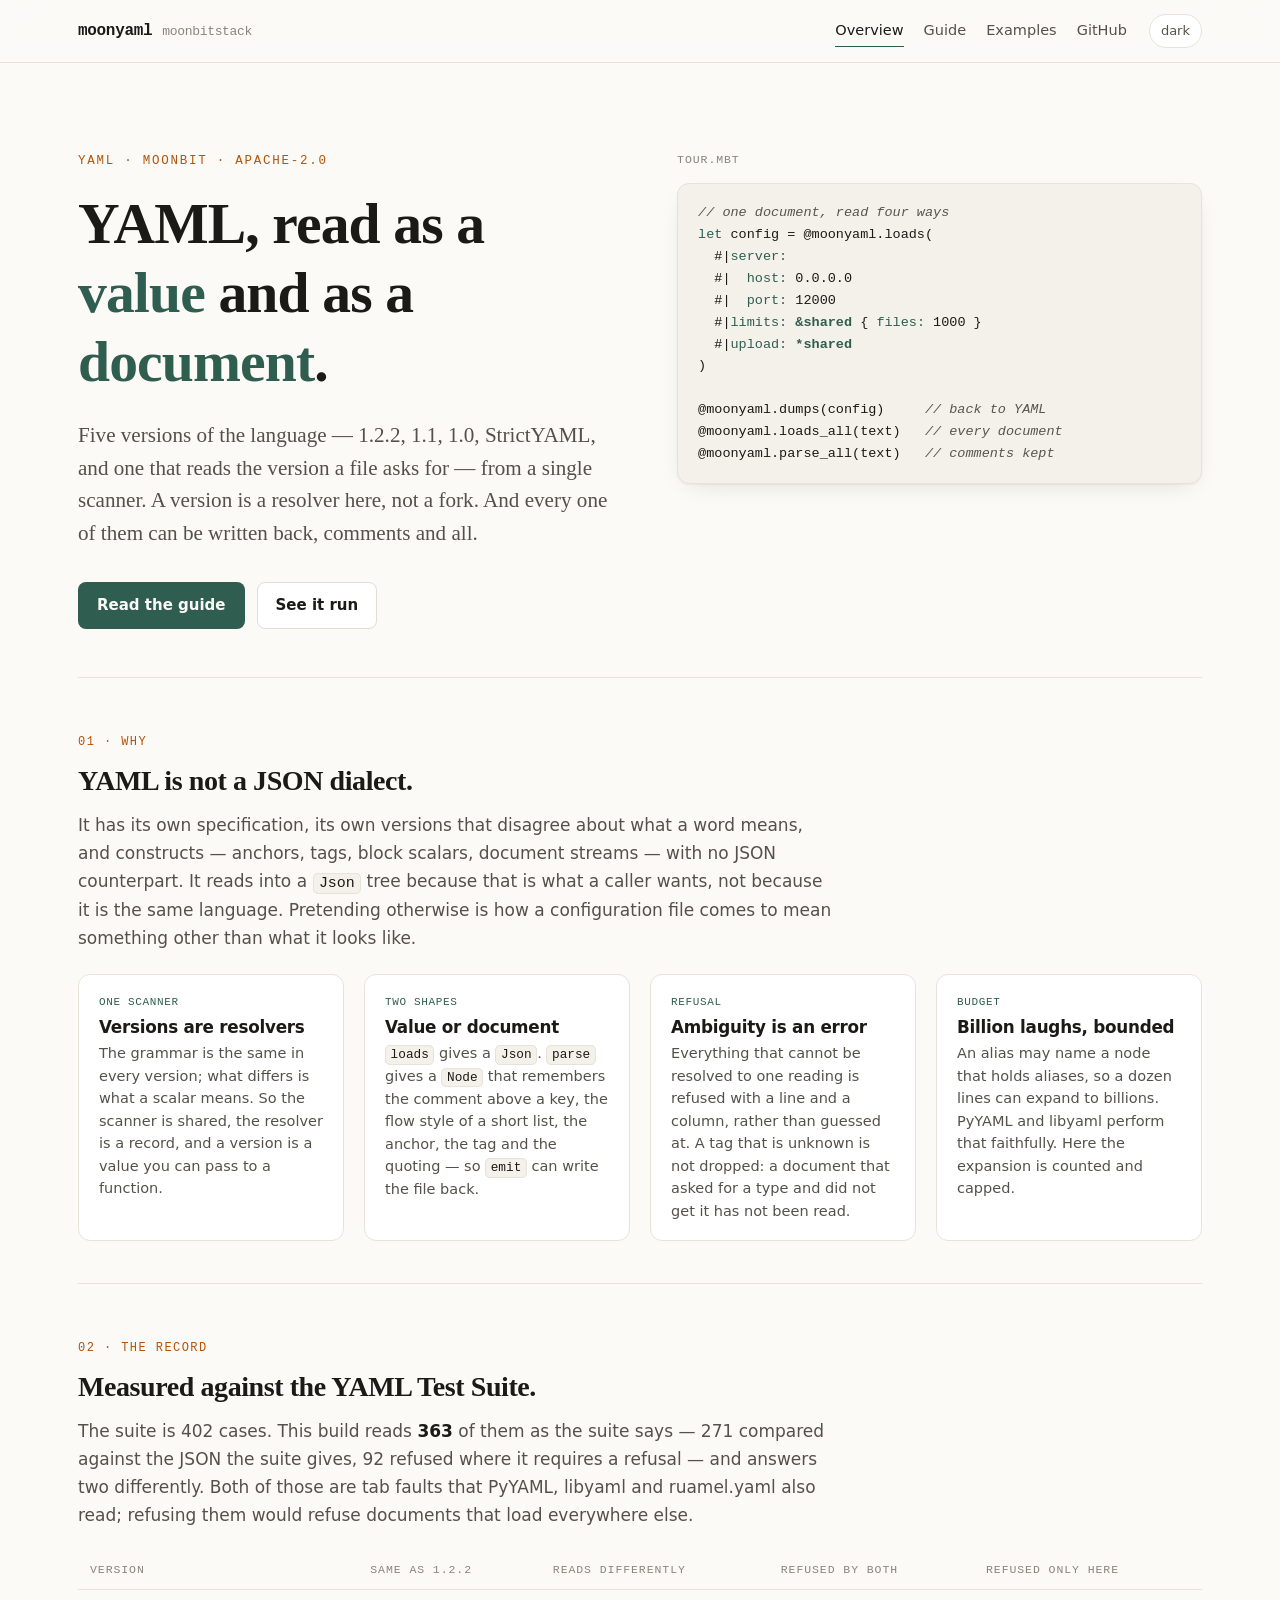
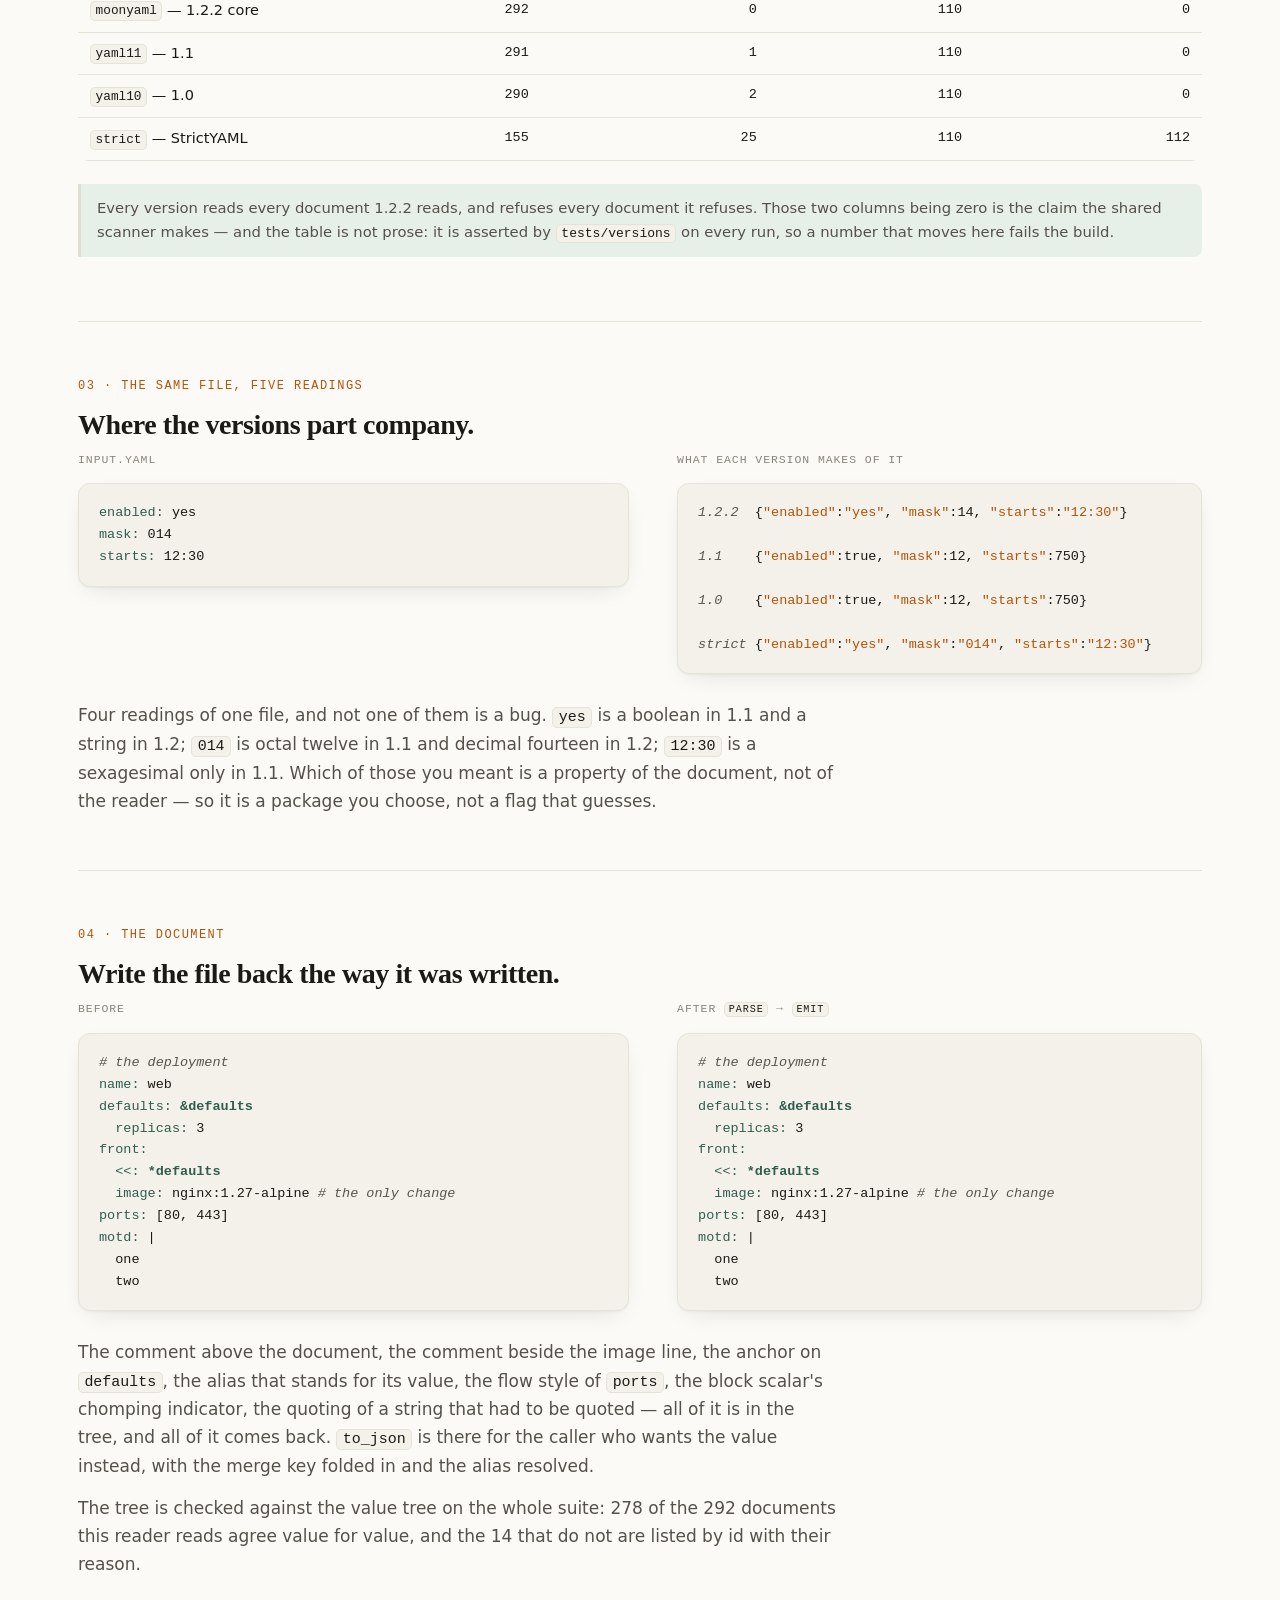
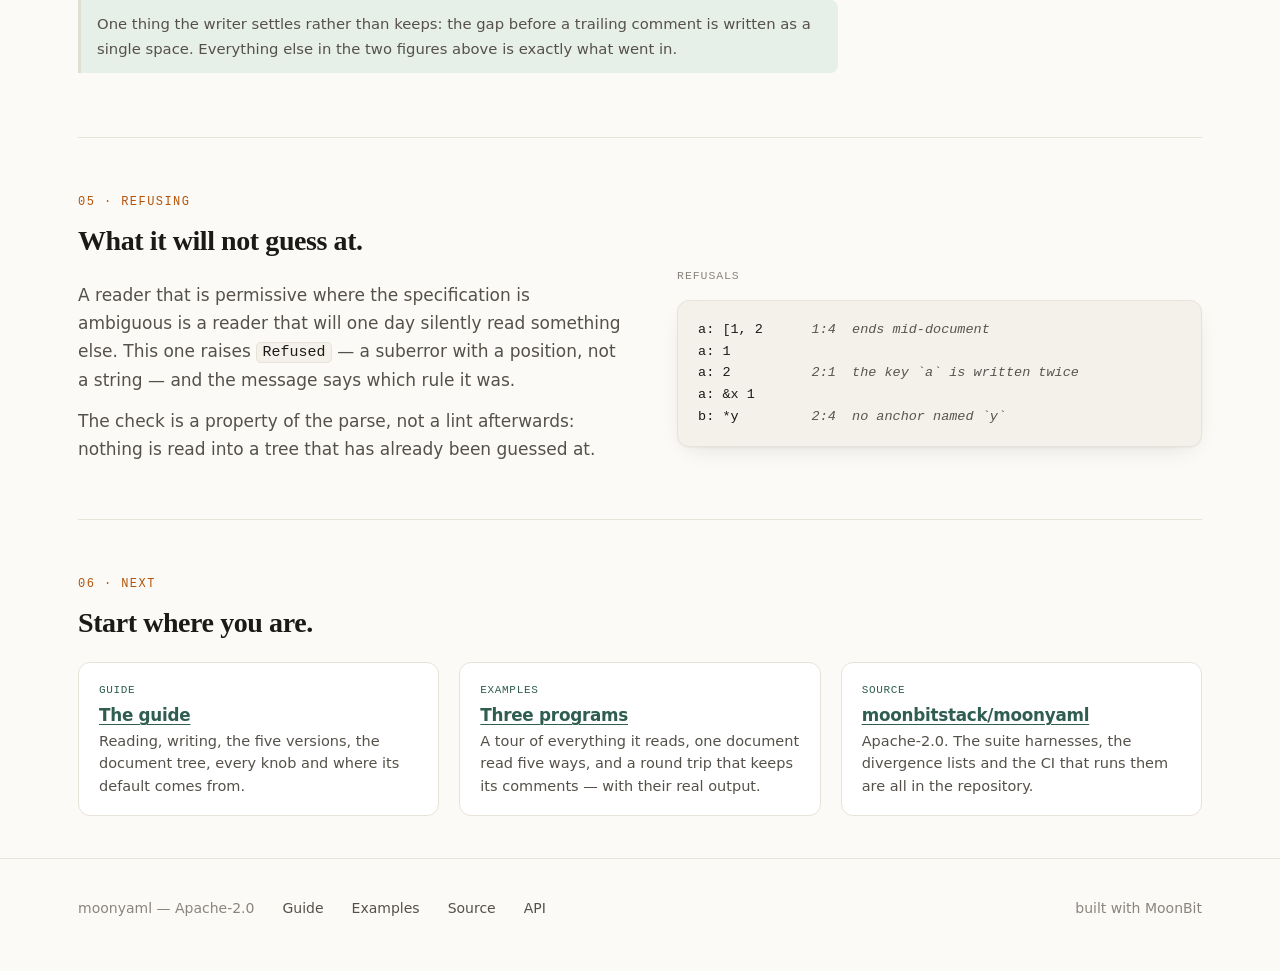
==== docs/index.html @ 94a230cd "chore(moonyaml): the site under docs, the scripts under scripts, 0.1.2. Signed-off-by: Leo Cheng (he" ====
<!DOCTYPE html>
<html lang="en-IE">
  <head>
    <meta charset="utf-8" />
    <meta name="viewport" content="width=device-width, initial-scale=1" />
    <title>moonyaml — YAML for MoonBit, in five versions and two shapes</title>
    <meta
      name="description"
      content="moonyaml reads and writes YAML 1.2.2, 1.1, 1.0 and StrictYAML in MoonBit, as a value or as a document that keeps its comments."
    />
    <link rel="stylesheet" href="style.css" />
    <link rel="icon" href="data:image/svg+xml,<svg xmlns='http://www.w3.org/2000/svg' viewBox='0 0 100 100'><text y='.9em' font-size='90'>⛰</text></svg>" />
    <script>
      // Set before the first paint, so the page never flashes the other theme.
      (function () {
        try {
          var t = localStorage.getItem("theme");
          if (t !== "dark" && t !== "light") {
            t = window.matchMedia("(prefers-color-scheme: dark)").matches ? "dark" : "light";
          }
          document.documentElement.setAttribute("data-theme", t);
        } catch (e) {}
      })();
    </script>
  </head>
  <body>
    <header class="top">
      <div class="shell">
        <a class="brand" href="index.html"><b>moonyaml</b><span>moonbitstack</span></a>
        <nav class="main">
          <a href="index.html" aria-current="page">Overview</a>
          <a href="docs.html">Guide</a>
          <a href="examples.html">Examples</a>
          <a href="https://github.com/moonbitstack/moonyaml">GitHub</a>
        </nav>
        <button class="theme" id="theme" type="button" aria-label="Switch theme">theme</button>
      </div>
    </header>

    <main class="shell">
      <section class="hero hero-split">
        <div>
          <p class="eyebrow">YAML · MoonBit · Apache-2.0</p>
          <h1>YAML, read as a <em>value</em> and as a <em>document</em>.</h1>
          <p class="lede">
            Five versions of the language — 1.2.2, 1.1, 1.0, StrictYAML, and one
            that reads the version a file asks for — from a single scanner. A
            version is a resolver here, not a fork. And every one of them can be
            written back, comments and all.
          </p>
          <div class="actions">
            <a class="button primary" href="docs.html">Read the guide</a>
            <a class="button ghost" href="examples.html">See it run</a>
          </div>
        </div>
        <figure class="figure">
          <figcaption>tour.mbt</figcaption>
          <button class="copy" type="button">copy</button>
          <pre><code><span class="c">// one document, read four ways</span>
<span class="k">let</span> config = @moonyaml.loads(
  #|<span class="k">server:</span>
  #|  <span class="k">host:</span> 0.0.0.0
  #|  <span class="k">port:</span> <span class="n">12000</span>
  #|<span class="k">limits:</span> <span class="a">&amp;shared</span> { <span class="k">files:</span> <span class="n">1000</span> }
  #|<span class="k">upload:</span> <span class="a">*shared</span>
)

@moonyaml.dumps(config)     <span class="c">// back to YAML</span>
@moonyaml.loads_all(text)   <span class="c">// every document</span>
@moonyaml.parse_all(text)   <span class="c">// comments kept</span></code></pre>
        </figure>
      </section>

      <section class="block">
        <p class="label">01 · why</p>
        <h2>YAML is not a JSON dialect.</h2>
        <div class="wrap">
          <p>
            It has its own specification, its own versions that disagree about
            what a word means, and constructs — anchors, tags, block scalars,
            document streams — with no JSON counterpart. It reads into a
            <code>Json</code> tree because that is what a caller wants, not
            because it is the same language. Pretending otherwise is how a
            configuration file comes to mean something other than what it looks
            like.
          </p>
        </div>
        <div class="cols">
          <div class="card">
            <span class="tag">one scanner</span>
            <h3>Versions are resolvers</h3>
            <p>
              The grammar is the same in every version; what differs is what a
              scalar means. So the scanner is shared, the resolver is a record,
              and a version is a value you can pass to a function.
            </p>
          </div>
          <div class="card">
            <span class="tag">two shapes</span>
            <h3>Value or document</h3>
            <p>
              <code>loads</code> gives a <code>Json</code>. <code>parse</code>
              gives a <code>Node</code> that remembers the comment above a key,
              the flow style of a short list, the anchor, the tag and the
              quoting — so <code>emit</code> can write the file back.
            </p>
          </div>
          <div class="card">
            <span class="tag">refusal</span>
            <h3>Ambiguity is an error</h3>
            <p>
              Everything that cannot be resolved to one reading is refused with a
              line and a column, rather than guessed at. A tag that is unknown is
              not dropped: a document that asked for a type and did not get it
              has not been read.
            </p>
          </div>
          <div class="card">
            <span class="tag">budget</span>
            <h3>Billion laughs, bounded</h3>
            <p>
              An alias may name a node that holds aliases, so a dozen lines can
              expand to billions. PyYAML and libyaml perform that faithfully.
              Here the expansion is counted and capped.
            </p>
          </div>
        </div>
      </section>

      <section class="block">
        <p class="label">02 · the record</p>
        <h2>Measured against the YAML Test Suite.</h2>
        <div class="wrap">
          <p>
            The suite is 402 cases. This build reads <strong>363</strong> of them
            as the suite says — 271 compared against the JSON the suite gives, 92
            refused where it requires a refusal — and answers two differently.
            Both of those are tab faults that PyYAML, libyaml and ruamel.yaml also
            read; refusing them would refuse documents that load everywhere else.
          </p>
        </div>
        <div class="table-wrap">
          <table>
          <thead>
            <tr>
              <th>Version</th>
              <th class="num">Same as 1.2.2</th>
              <th class="num">Reads differently</th>
              <th class="num">Refused by both</th>
              <th class="num">Refused only here</th>
            </tr>
          </thead>
          <tbody>
            <tr>
              <td><code>moonyaml</code> — 1.2.2 core</td>
              <td class="num">292</td>
              <td class="num">0</td>
              <td class="num">110</td>
              <td class="num">0</td>
            </tr>
            <tr>
              <td><code>yaml11</code> — 1.1</td>
              <td class="num">291</td>
              <td class="num">1</td>
              <td class="num">110</td>
              <td class="num">0</td>
            </tr>
            <tr>
              <td><code>yaml10</code> — 1.0</td>
              <td class="num">290</td>
              <td class="num">2</td>
              <td class="num">110</td>
              <td class="num">0</td>
            </tr>
            <tr>
              <td><code>strict</code> — StrictYAML</td>
              <td class="num">155</td>
              <td class="num">25</td>
              <td class="num">110</td>
              <td class="num">112</td>
            </tr>
          </tbody>
        </table>
        </div>
        <p class="quiet">
          Every version reads every document 1.2.2 reads, and refuses every
          document it refuses. Those two columns being zero is the claim the
          shared scanner makes — and the table is not prose: it is asserted by
          <code>tests/versions</code> on every run, so a number that moves here
          fails the build.
        </p>
      </section>

      <section class="block">
        <p class="label">03 · the same file, five readings</p>
        <h2>Where the versions part company.</h2>
        <div class="hero-split">
          <figure class="figure">
            <figcaption>input.yaml</figcaption>
            <button class="copy" type="button">copy</button>
            <pre><code><span class="k">enabled:</span> yes
<span class="k">mask:</span> 014
<span class="k">starts:</span> 12:30</code></pre>
          </figure>
          <figure class="figure">
            <figcaption>what each version makes of it</figcaption>
            <button class="copy" type="button">copy</button>
            <pre><code><span class="c">1.2.2</span>  {<span class="s">"enabled"</span>:<span class="s">"yes"</span>, <span class="s">"mask"</span>:<span class="n">14</span>, <span class="s">"starts"</span>:<span class="s">"12:30"</span>}

<span class="c">1.1</span>    {<span class="s">"enabled"</span>:<span class="n">true</span>, <span class="s">"mask"</span>:<span class="n">12</span>, <span class="s">"starts"</span>:<span class="n">750</span>}

<span class="c">1.0</span>    {<span class="s">"enabled"</span>:<span class="n">true</span>, <span class="s">"mask"</span>:<span class="n">12</span>, <span class="s">"starts"</span>:<span class="n">750</span>}

<span class="c">strict</span> {<span class="s">"enabled"</span>:<span class="s">"yes"</span>, <span class="s">"mask"</span>:<span class="s">"014"</span>, <span class="s">"starts"</span>:<span class="s">"12:30"</span>}</code></pre>
          </figure>
        </div>
        <div class="wrap">
          <p>
            Four readings of one file, and not one of them is a bug. <code>yes</code>
            is a boolean in 1.1 and a string in 1.2; <code>014</code> is octal
            twelve in 1.1 and decimal fourteen in 1.2; <code>12:30</code> is a
            sexagesimal only in 1.1. Which of those you meant is a property of the
            document, not of the reader — so it is a package you choose, not a
            flag that guesses.
          </p>
        </div>
      </section>

      <section class="block">
        <p class="label">04 · the document</p>
        <h2>Write the file back the way it was written.</h2>
        <div class="hero-split">
          <figure class="figure">
            <figcaption>before</figcaption>
            <button class="copy" type="button">copy</button>
            <pre><code><span class="c"># the deployment</span>
<span class="k">name:</span> web
<span class="k">defaults:</span> <span class="a">&amp;defaults</span>
  <span class="k">replicas:</span> <span class="n">3</span>
<span class="k">front:</span>
  <span class="k">&lt;&lt;:</span> <span class="a">*defaults</span>
  <span class="k">image:</span> nginx:1.27-alpine <span class="c"># the only change</span>
<span class="k">ports:</span> [<span class="n">80</span>, <span class="n">443</span>]
<span class="k">motd:</span> |
  one
  two</code></pre>
          </figure>
          <figure class="figure">
            <figcaption>after <code>parse</code> → <code>emit</code></figcaption>
            <button class="copy" type="button">copy</button>
            <pre><code><span class="c"># the deployment</span>
<span class="k">name:</span> web
<span class="k">defaults:</span> <span class="a">&amp;defaults</span>
  <span class="k">replicas:</span> <span class="n">3</span>
<span class="k">front:</span>
  <span class="k">&lt;&lt;:</span> <span class="a">*defaults</span>
  <span class="k">image:</span> nginx:1.27-alpine <span class="c"># the only change</span>
<span class="k">ports:</span> [<span class="n">80</span>, <span class="n">443</span>]
<span class="k">motd:</span> |
  one
  two</code></pre>
          </figure>
        </div>
        <div class="wrap">
          <p>
            The comment above the document, the comment beside the image line,
            the anchor on <code>defaults</code>, the alias that stands for its
            value, the flow style of <code>ports</code>, the block scalar's
            chomping indicator, the quoting of a string that had to be quoted —
            all of it is in the tree, and all of it comes back. <code>to_json</code>
            is there for the caller who wants the value instead, with the merge
            key folded in and the alias resolved.
          </p>
          <p>
            The tree is checked against the value tree on the whole suite: 278 of
            the 292 documents this reader reads agree value for value, and the 14
            that do not are listed by id with their reason.
          </p>
          <p class="quiet">
            One thing the writer settles rather than keeps: the gap before a
            trailing comment is written as a single space. Everything else in the
            two figures above is exactly what went in.
          </p>
        </div>
      </section>

      <section class="block">
        <p class="label">05 · refusing</p>
        <h2>What it will not guess at.</h2>
        <div class="hero-split">
          <div>
            <p>
              A reader that is permissive where the specification is ambiguous is
              a reader that will one day silently read something else. This one
              raises <code>Refused</code> — a suberror with a position, not a
              string — and the message says which rule it was.
            </p>
            <p>
              The check is a property of the parse, not a lint afterwards: nothing
              is read into a tree that has already been guessed at.
            </p>
          </div>
          <figure class="figure">
            <figcaption>refusals</figcaption>
            <button class="copy" type="button">copy</button>
            <pre><code>a: [1, 2      <span class="c">1:4  ends mid-document</span>
a: 1
a: 2          <span class="c">2:1  the key `a` is written twice</span>
a: &amp;x 1
b: *y         <span class="c">2:4  no anchor named `y`</span></code></pre>
          </figure>
        </div>
      </section>

      <section class="block">
        <p class="label">06 · next</p>
        <h2>Start where you are.</h2>
        <div class="cols">
          <div class="card">
            <span class="tag">guide</span>
            <h3><a href="docs.html">The guide</a></h3>
            <p>
              Reading, writing, the five versions, the document tree, every knob
              and where its default comes from.
            </p>
          </div>
          <div class="card">
            <span class="tag">examples</span>
            <h3><a href="examples.html">Three programs</a></h3>
            <p>
              A tour of everything it reads, one document read five ways, and a
              round trip that keeps its comments — with their real output.
            </p>
          </div>
          <div class="card">
            <span class="tag">source</span>
            <h3><a href="https://github.com/moonbitstack/moonyaml">moonbitstack/moonyaml</a></h3>
            <p>
              Apache-2.0. The suite harnesses, the divergence lists and the CI
              that runs them are all in the repository.
            </p>
          </div>
        </div>
      </section>
    </main>

    <footer class="bottom">
      <div class="shell">
        <span>moonyaml — Apache-2.0</span>
        <a href="docs.html">Guide</a>
        <a href="examples.html">Examples</a>
        <a href="https://github.com/moonbitstack/moonyaml">Source</a>
        <a href="https://mooncakes.io/docs/#/moonbitstack/moonyaml/">API</a>
        <span class="spacer">built with MoonBit</span>
      </div>
    </footer>

    <script src="main.js"></script>
  </body>
</html>
---- docs/style.css ----
/* moonyaml — the site's whole design.
 *
 * One accent, one rail, and a document that hangs off it: the page is laid out
 * the way a YAML document is, with a rule down the left and the content indented
 * past it. Light is paper and ink; dark is the same document at night.
 */

:root {
  --paper: #fbfaf7;
  --paper-raised: #ffffff;
  --ink: #1b1a17;
  --ink-soft: #55514a;
  --ink-faint: #8a857c;
  --rail: #e3ded3;
  --accent: #2f5d50;
  --accent-soft: #e7efe9;
  --mark: #b45309;
  --mark-soft: #fdf2e3;
  --code-bg: #f4f1ea;
  --rule: #e8e3d8;
  --shadow: 0 1px 2px rgba(27, 26, 23, 0.04), 0 8px 24px -12px rgba(27, 26, 23, 0.18);
  --serif: "Iowan Old Style", "Palatino Linotype", Palatino, Georgia, "Times New Roman", serif;
  --sans: system-ui, -apple-system, "Segoe UI", Roboto, "Helvetica Neue", Arial, sans-serif;
  --mono: "JetBrains Mono", "SF Mono", "Cascadia Mono", Menlo, Consolas, monospace;
}

@media (prefers-color-scheme: dark) {
  :root {
    --paper: #14161a;
    --paper-raised: #1a1d22;
    --ink: #e9e6df;
    --ink-soft: #b3aea4;
    --ink-faint: #7d786e;
    --rail: #2a2f36;
    --accent: #7ed3b2;
    --accent-soft: #1d2b28;
    --mark: #e8a35c;
    --mark-soft: #2b2419;
    --code-bg: #1c2026;
    --rule: #272c33;
    --shadow: 0 1px 2px rgba(0, 0, 0, 0.4), 0 12px 32px -16px rgba(0, 0, 0, 0.7);
  }
}

:root[data-theme="light"] {
  --paper: #fbfaf7;
  --paper-raised: #ffffff;
  --ink: #1b1a17;
  --ink-soft: #55514a;
  --ink-faint: #8a857c;
  --rail: #e3ded3;
  --accent: #2f5d50;
  --accent-soft: #e7efe9;
  --mark: #b45309;
  --mark-soft: #fdf2e3;
  --code-bg: #f4f1ea;
  --rule: #e8e3d8;
  --shadow: 0 1px 2px rgba(27, 26, 23, 0.04), 0 8px 24px -12px rgba(27, 26, 23, 0.18);
}

:root[data-theme="dark"] {
  --paper: #14161a;
  --paper-raised: #1a1d22;
  --ink: #e9e6df;
  --ink-soft: #b3aea4;
  --ink-faint: #7d786e;
  --rail: #2a2f36;
  --accent: #7ed3b2;
  --accent-soft: #1d2b28;
  --mark: #e8a35c;
  --mark-soft: #2b2419;
  --code-bg: #1c2026;
  --rule: #272c33;
  --shadow: 0 1px 2px rgba(0, 0, 0, 0.4), 0 12px 32px -16px rgba(0, 0, 0, 0.7);
}

* {
  box-sizing: border-box;
}

html {
  scroll-behavior: smooth;
}

body {
  margin: 0;
  background: var(--paper);
  color: var(--ink);
  font-family: var(--sans);
  font-size: 17px;
  line-height: 1.65;
  -webkit-font-smoothing: antialiased;
}

/* -- the rail ------------------------------------------------------------- */

.shell {
  display: grid;
  grid-template-columns: minmax(0, 1fr);
  max-width: 1180px;
  margin: 0 auto;
  padding: 0 28px;
}

.wrap {
  max-width: 760px;
}

a {
  color: var(--accent);
  text-decoration-thickness: 1px;
  text-underline-offset: 3px;
}

a:hover {
  color: var(--mark);
}

/* -- top bar -------------------------------------------------------------- */

header.top {
  position: sticky;
  top: 0;
  z-index: 20;
  background: color-mix(in srgb, var(--paper) 88%, transparent);
  backdrop-filter: blur(10px);
  border-bottom: 1px solid var(--rule);
}

header.top .shell {
  display: flex;
  align-items: center;
  gap: 22px;
  height: 62px;
}

.brand {
  display: flex;
  align-items: baseline;
  gap: 10px;
  font-family: var(--mono);
  font-size: 16px;
  letter-spacing: -0.02em;
  color: var(--ink);
  text-decoration: none;
  white-space: nowrap;
}

.brand b {
  font-weight: 650;
}

.brand span {
  color: var(--ink-faint);
  font-size: 13px;
}

nav.main {
  display: flex;
  gap: 20px;
  margin-left: auto;
  font-size: 14.5px;
}

nav.main a {
  color: var(--ink-soft);
  text-decoration: none;
  padding: 4px 0;
  border-bottom: 1.5px solid transparent;
}

nav.main a:hover,
nav.main a[aria-current="page"] {
  color: var(--ink);
  border-bottom-color: var(--accent);
}

button.theme {
  border: 1px solid var(--rule);
  background: var(--paper-raised);
  color: var(--ink-soft);
  font: inherit;
  font-size: 13px;
  padding: 5px 11px;
  border-radius: 999px;
  cursor: pointer;
}

button.theme:hover {
  color: var(--ink);
  border-color: var(--ink-faint);
}

/* -- type ----------------------------------------------------------------- */

h1,
h2,
h3,
h4 {
  font-family: var(--serif);
  font-weight: 600;
  letter-spacing: -0.015em;
  line-height: 1.2;
  margin: 0;
}

h1 {
  font-size: clamp(2.5rem, 5vw, 3.6rem);
}

h2 {
  font-size: 1.75rem;
  margin: 0 0 0.6rem;
}

h3 {
  font-size: 1.2rem;
  margin: 2.2rem 0 0.5rem;
}

p {
  margin: 0.85rem 0;
  color: var(--ink-soft);
}

p strong,
li strong {
  color: var(--ink);
  font-weight: 600;
}

ul,
ol {
  padding-left: 1.35rem;
  color: var(--ink-soft);
}

li {
  margin: 0.35rem 0;
}

li::marker {
  color: var(--ink-faint);
}

hr {
  border: 0;
  border-top: 1px solid var(--rule);
  margin: 3.2rem 0;
}

/* -- hero ----------------------------------------------------------------- */

.hero {
  padding: 5.5rem 0 3rem;
  position: relative;
}

.hero .eyebrow {
  font-family: var(--mono);
  font-size: 12.5px;
  letter-spacing: 0.14em;
  text-transform: uppercase;
  color: var(--mark);
  margin: 0 0 1.1rem;
}

.hero h1 {
  max-width: 15ch;
}

.hero h1 em {
  font-style: normal;
  color: var(--accent);
}

.hero .lede {
  font-family: var(--serif);
  font-size: 1.32rem;
  line-height: 1.55;
  color: var(--ink-soft);
  max-width: 58ch;
  margin-top: 1.4rem;
}

.hero-split {
  display: grid;
  grid-template-columns: minmax(0, 1.05fr) minmax(0, 1fr);
  gap: 3rem;
  align-items: start;
}

/* A code block and its output, one above the other: the output of a real run is
 * wider than half a page, and a clipped JSON line is the one line worth reading. */
.stack {
  display: grid;
  grid-template-columns: minmax(0, 1fr);
  gap: 1.8rem;
  align-items: start;
  margin: 1.6rem 0 0;
}

@media (max-width: 900px) {
  .hero-split {
    /* minmax(0, …) rather than 1fr: a grid item's automatic minimum is the width
     * of the longest line of code inside it, which would push the page sideways. */
    grid-template-columns: minmax(0, 1fr);
    gap: 2rem;
  }
}

.actions {
  display: flex;
  flex-wrap: wrap;
  gap: 12px;
  margin-top: 2rem;
}

.button {
  display: inline-flex;
  align-items: center;
  gap: 8px;
  padding: 10px 18px;
  border-radius: 8px;
  font-size: 15px;
  font-weight: 550;
  text-decoration: none;
  border: 1px solid transparent;
}

.button.primary {
  background: var(--accent);
  color: var(--paper);
}

:root[data-theme="dark"] .button.primary {
  color: #0d1412;
}

.button.ghost {
  border-color: var(--rail);
  color: var(--ink);
  background: var(--paper-raised);
}

.button:hover {
  transform: translateY(-1px);
}

/* -- code ----------------------------------------------------------------- */

pre,
code {
  font-family: var(--mono);
  font-size: 13.5px;
  font-variant-ligatures: none;
}

code {
  background: var(--code-bg);
  border: 1px solid var(--rule);
  border-radius: 5px;
  padding: 0.1em 0.36em;
  font-size: 0.88em;
  color: var(--ink);
}

pre {
  background: var(--code-bg);
  border: 1px solid var(--rule);
  border-radius: 12px;
  padding: 18px 20px;
  overflow-x: auto;
  max-width: 100%;
  line-height: 1.62;
  box-shadow: var(--shadow);
  tab-size: 2;
}

pre code {
  background: none;
  border: 0;
  padding: 0;
  font-size: inherit;
  color: var(--ink);
}

/* The output of a run, wrapped rather than scrolled: a JSON line is one line and
 * the part past the edge is usually the part worth reading. */
pre.wraps {
  white-space: pre-wrap;
  overflow-wrap: anywhere;
}

/* A code block in the hero, with the rail behind it. */
.figure {
  position: relative;
  margin: 0;
}

.figure figcaption {
  font-family: var(--mono);
  font-size: 11.5px;
  letter-spacing: 0.08em;
  text-transform: uppercase;
  color: var(--ink-faint);
  margin-bottom: 8px;
}

pre .k {
  color: var(--accent);
}

pre .s {
  color: var(--mark);
}

pre .c {
  /* Faint enough to sit behind the code, dark enough to read at 13px. */
  color: color-mix(in srgb, var(--ink-faint) 55%, var(--ink));
  font-style: italic;
}

pre .a {
  color: var(--accent);
  font-weight: 600;
}

pre .n {
  color: var(--ink);
}

.copy {
  position: absolute;
  top: 0;
  right: 0;
  border: 1px solid var(--rule);
  background: var(--paper-raised);
  color: var(--ink-faint);
  font: inherit;
  font-family: var(--sans);
  font-size: 11.5px;
  padding: 3px 9px;
  border-radius: 999px;
  cursor: pointer;
  opacity: 0;
  transition: opacity 0.15s;
}

.figure:hover .copy,
.copy:focus-visible {
  opacity: 1;
}

/* A finger has no hover, so the button is simply there. */
@media (hover: none) {
  .copy {
    opacity: 1;
  }
}

.copy.done {
  color: var(--accent);
  border-color: var(--accent);
}

/* -- sections ------------------------------------------------------------- */

section.block {
  padding: 2.6rem 0;
  border-top: 1px solid var(--rule);
}

section.block > .label {
  font-family: var(--mono);
  font-size: 12px;
  letter-spacing: 0.12em;
  text-transform: uppercase;
  color: var(--mark);
  margin-bottom: 0.7rem;
}

.cols {
  display: grid;
  grid-template-columns: repeat(auto-fit, minmax(240px, 1fr));
  gap: 20px;
  margin-top: 1.4rem;
}

.card {
  background: var(--paper-raised);
  border: 1px solid var(--rule);
  border-radius: 12px;
  padding: 18px 20px;
}

.card h3 {
  margin: 0 0 0.3rem;
  font-size: 1.05rem;
  font-family: var(--sans);
  font-weight: 620;
}

.card p {
  margin: 0;
  font-size: 14.5px;
  line-height: 1.55;
}

.card .tag {
  font-family: var(--mono);
  font-size: 11px;
  letter-spacing: 0.06em;
  text-transform: uppercase;
  color: var(--accent);
  display: block;
  margin-bottom: 6px;
}

/* -- tables --------------------------------------------------------------- */

table {
  width: 100%;
  border-collapse: collapse;
  margin: 1.4rem 0;
  font-size: 14.5px;
}

/* A five-column table of numbers does not fit a phone, and shrinking it to fit
 * makes it unreadable; it scrolls sideways instead, in its own box. */
.table-wrap {
  overflow-x: auto;
  margin: 1.4rem 0;
  border-radius: 10px;
}

.table-wrap table {
  margin: 0;
}

th,
td {
  text-align: left;
  padding: 9px 12px;
  border-bottom: 1px solid var(--rule);
  vertical-align: top;
}

th {
  font-family: var(--mono);
  font-size: 11.5px;
  letter-spacing: 0.08em;
  text-transform: uppercase;
  color: var(--ink-faint);
  font-weight: 500;
  white-space: nowrap;
}

td.num {
  text-align: right;
  font-family: var(--mono);
  font-size: 13.5px;
  font-variant-numeric: tabular-nums;
}

tbody tr:hover {
  background: color-mix(in srgb, var(--accent) 5%, transparent);
}

td code {
  white-space: nowrap;
}

/* -- docs layout ---------------------------------------------------------- */

.docs {
  display: grid;
  grid-template-columns: 210px minmax(0, 1fr);
  gap: 3.2rem;
  padding: 2.6rem 0 6rem;
  align-items: start;
}

@media (max-width: 860px) {
  .docs {
    grid-template-columns: minmax(0, 1fr);
    gap: 1.6rem;
  }
  aside.toc {
    position: static !important;
    border: 1px solid var(--rule);
    border-radius: 12px;
    padding: 14px 18px;
  }
}

/* Neither column may be widened by a table or a line of code that scrolls
 * inside it. */
.docs > * {
  min-width: 0;
}

aside.toc {
  position: sticky;
  top: 84px;
  border-left: 2px solid var(--rail);
  padding-left: 18px;
}

aside.toc h4 {
  font-family: var(--mono);
  font-size: 11px;
  letter-spacing: 0.12em;
  text-transform: uppercase;
  color: var(--ink-faint);
  font-weight: 500;
  margin-bottom: 10px;
}

aside.toc a {
  display: block;
  font-size: 14px;
  padding: 3px 0;
  color: var(--ink-soft);
  text-decoration: none;
}

aside.toc a:hover {
  color: var(--accent);
}

.doc h2 {
  margin-top: 3rem;
  padding-top: 1.4rem;
  border-top: 1px solid var(--rule);
}

/* Prose stops at a readable measure; a table may use the whole column. */
.doc > p,
.doc > ul,
.doc > ol,
.doc > pre,
.doc > .note,
.doc > .quiet {
  max-width: 820px;
}

.doc h2:first-child {
  margin-top: 0;
  border-top: 0;
  padding-top: 0;
}

/* -- notes ---------------------------------------------------------------- */

.note {
  border-left: 3px solid var(--mark);
  background: var(--mark-soft);
  border-radius: 0 8px 8px 0;
  padding: 12px 16px;
  margin: 1.4rem 0;
  font-size: 14.8px;
}

.note b {
  color: var(--ink);
}

.note p {
  margin: 0.3rem 0;
}

.quiet {
  border-left: 3px solid var(--rail);
  background: var(--accent-soft);
  border-radius: 0 8px 8px 0;
  padding: 12px 16px;
  margin: 1.4rem 0;
  font-size: 14.8px;
}

/* -- footer --------------------------------------------------------------- */

footer.bottom {
  border-top: 1px solid var(--rule);
  padding: 2.4rem 0 3.4rem;
  font-size: 14px;
  color: var(--ink-faint);
}

footer.bottom .shell {
  display: flex;
  flex-wrap: wrap;
  gap: 16px 28px;
  align-items: baseline;
}

footer.bottom a {
  color: var(--ink-soft);
  text-decoration: none;
}

footer.bottom a:hover {
  color: var(--accent);
}

footer.bottom .spacer {
  margin-left: auto;
}

/* -- small screens -------------------------------------------------------- */

@media (max-width: 620px) {
  body {
    font-size: 16px;
  }
  .shell {
    padding: 0 18px;
  }
  /* Two rows rather than a page that scrolls sideways: the mark and the theme
   * button, then the links. */
  header.top .shell {
    height: auto;
    padding-top: 10px;
    padding-bottom: 10px;
    flex-wrap: wrap;
    gap: 6px 16px;
  }
  nav.main {
    order: 3;
    width: 100%;
    margin-left: 0;
    gap: 16px;
    font-size: 13.5px;
  }
  button.theme {
    order: 2;
    margin-left: auto;
  }
  .brand span {
    display: none;
  }
  pre {
    font-size: 12.5px;
    padding: 14px;
  }
}
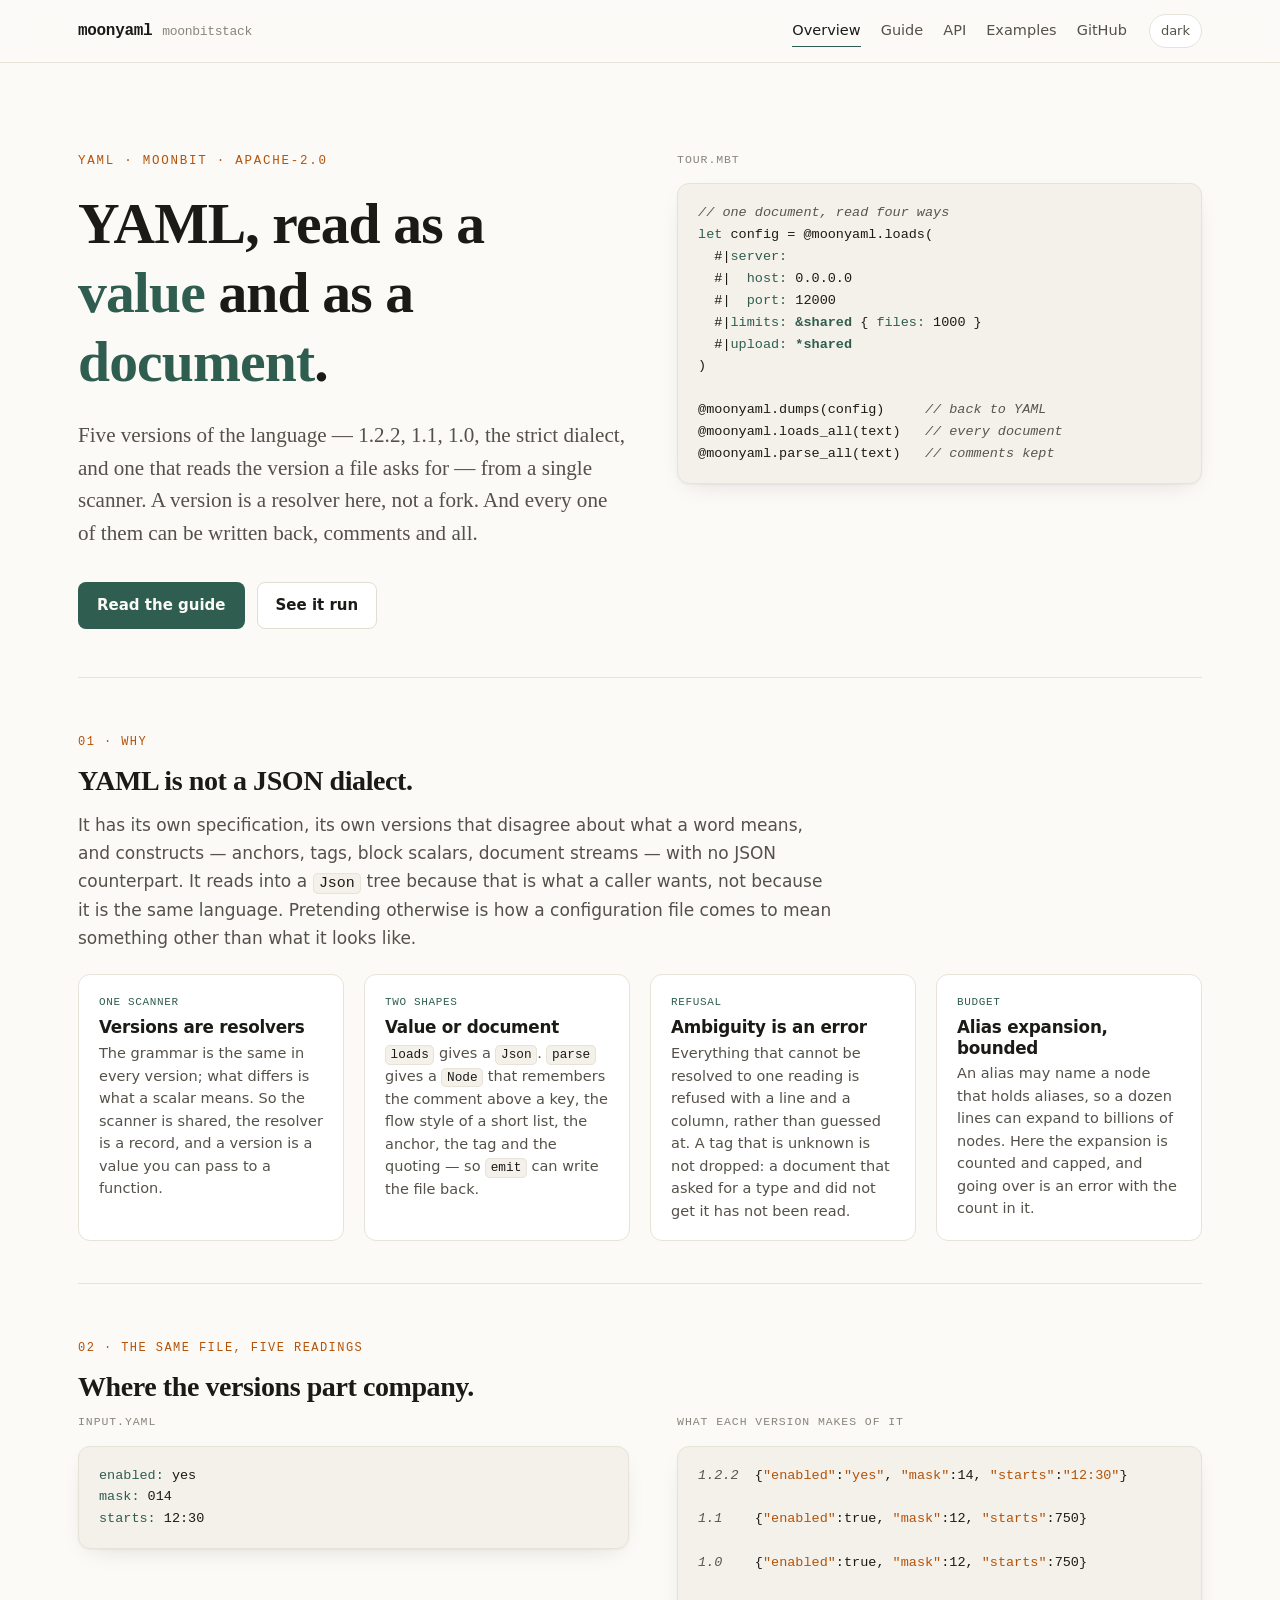
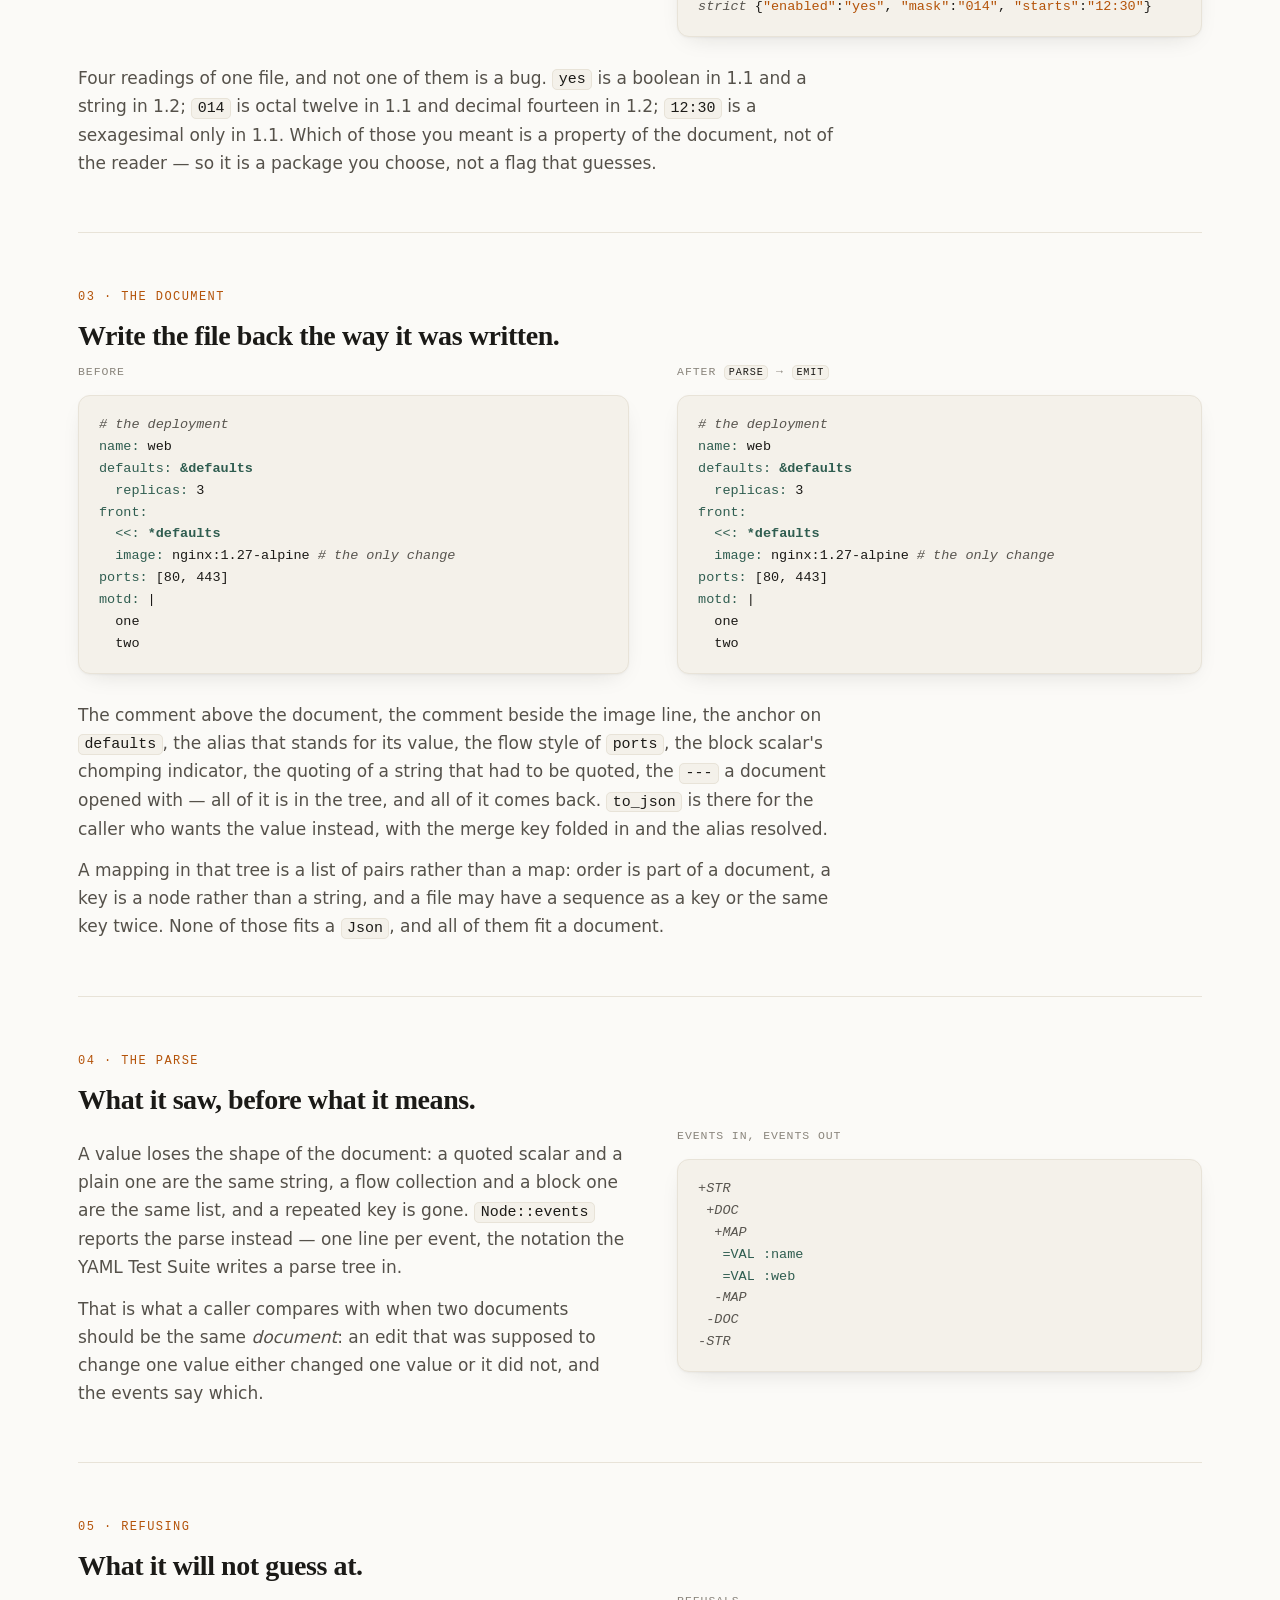
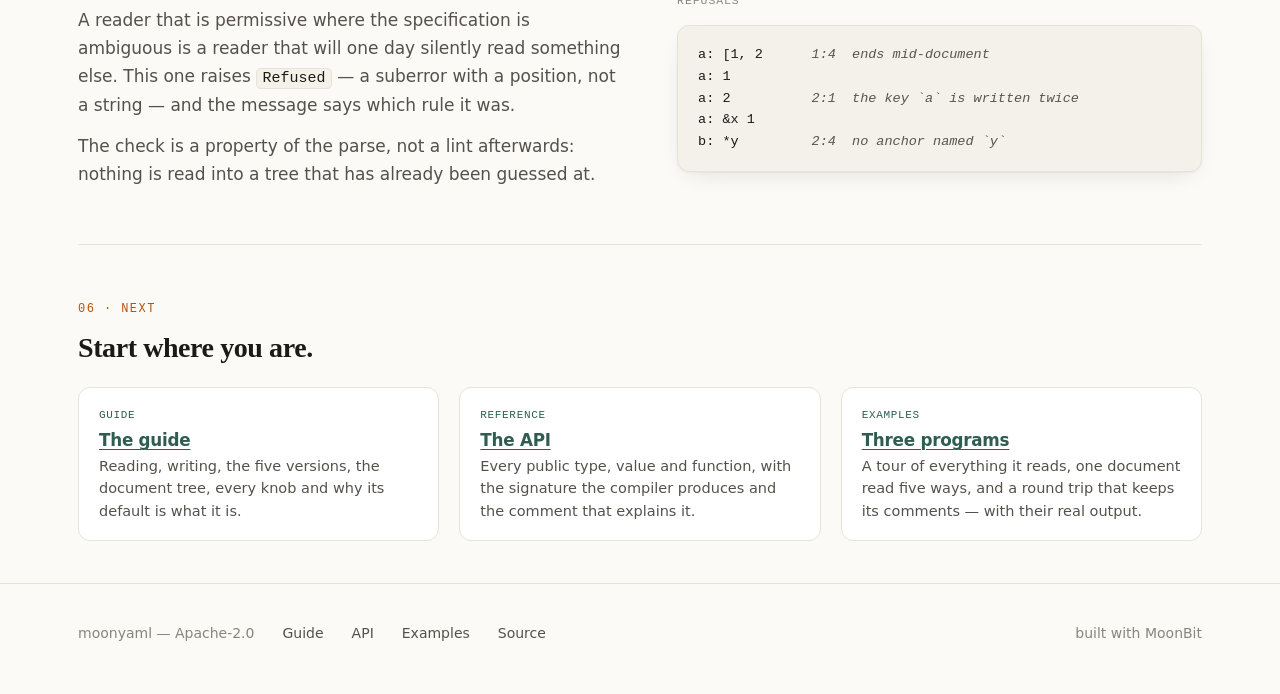
==== commit 7d09da13: "docs(moonyaml): say what this library does, and generate the reference. The README and the site talk" ====
--- a/docs/index.html
+++ b/docs/index.html
@@ -6,7 +6,7 @@
     <title>moonyaml — YAML for MoonBit, in five versions and two shapes</title>
     <meta
       name="description"
-      content="moonyaml reads and writes YAML 1.2.2, 1.1, 1.0 and StrictYAML in MoonBit, as a value or as a document that keeps its comments."
+      content="moonyaml reads and writes YAML 1.2.2, 1.1, 1.0 and the strict dialect in MoonBit, as a value or as a document that keeps its comments."
     />
     <link rel="stylesheet" href="style.css" />
     <link rel="icon" href="data:image/svg+xml,<svg xmlns='http://www.w3.org/2000/svg' viewBox='0 0 100 100'><text y='.9em' font-size='90'>⛰</text></svg>" />
@@ -30,6 +30,7 @@
         <nav class="main">
           <a href="index.html" aria-current="page">Overview</a>
           <a href="docs.html">Guide</a>
+          <a href="api.html">API</a>
           <a href="examples.html">Examples</a>
           <a href="https://github.com/moonbitstack/moonyaml">GitHub</a>
         </nav>
@@ -43,9 +44,9 @@
           <p class="eyebrow">YAML · MoonBit · Apache-2.0</p>
           <h1>YAML, read as a <em>value</em> and as a <em>document</em>.</h1>
           <p class="lede">
-            Five versions of the language — 1.2.2, 1.1, 1.0, StrictYAML, and one
-            that reads the version a file asks for — from a single scanner. A
-            version is a resolver here, not a fork. And every one of them can be
+            Five versions of the language — 1.2.2, 1.1, 1.0, the strict dialect,
+            and one that reads the version a file asks for — from a single scanner.
+            A version is a resolver here, not a fork. And every one of them can be
             written back, comments and all.
           </p>
           <div class="actions">
@@ -117,82 +118,18 @@
           </div>
           <div class="card">
             <span class="tag">budget</span>
-            <h3>Billion laughs, bounded</h3>
+            <h3>Alias expansion, bounded</h3>
             <p>
               An alias may name a node that holds aliases, so a dozen lines can
-              expand to billions. PyYAML and libyaml perform that faithfully.
-              Here the expansion is counted and capped.
-            </p>
-          </div>
-        </div>
-      </section>
-
-      <section class="block">
-        <p class="label">02 · the record</p>
-        <h2>Measured against the YAML Test Suite.</h2>
-        <div class="wrap">
-          <p>
-            The suite is 402 cases. This build reads <strong>363</strong> of them
-            as the suite says — 271 compared against the JSON the suite gives, 92
-            refused where it requires a refusal — and answers two differently.
-            Both of those are tab faults that PyYAML, libyaml and ruamel.yaml also
-            read; refusing them would refuse documents that load everywhere else.
-          </p>
-        </div>
-        <div class="table-wrap">
-          <table>
-          <thead>
-            <tr>
-              <th>Version</th>
-              <th class="num">Same as 1.2.2</th>
-              <th class="num">Reads differently</th>
-              <th class="num">Refused by both</th>
-              <th class="num">Refused only here</th>
-            </tr>
-          </thead>
-          <tbody>
-            <tr>
-              <td><code>moonyaml</code> — 1.2.2 core</td>
-              <td class="num">292</td>
-              <td class="num">0</td>
-              <td class="num">110</td>
-              <td class="num">0</td>
-            </tr>
-            <tr>
-              <td><code>yaml11</code> — 1.1</td>
-              <td class="num">291</td>
-              <td class="num">1</td>
-              <td class="num">110</td>
-              <td class="num">0</td>
-            </tr>
-            <tr>
-              <td><code>yaml10</code> — 1.0</td>
-              <td class="num">290</td>
-              <td class="num">2</td>
-              <td class="num">110</td>
-              <td class="num">0</td>
-            </tr>
-            <tr>
-              <td><code>strict</code> — StrictYAML</td>
-              <td class="num">155</td>
-              <td class="num">25</td>
-              <td class="num">110</td>
-              <td class="num">112</td>
-            </tr>
-          </tbody>
-        </table>
-        </div>
-        <p class="quiet">
-          Every version reads every document 1.2.2 reads, and refuses every
-          document it refuses. Those two columns being zero is the claim the
-          shared scanner makes — and the table is not prose: it is asserted by
-          <code>tests/versions</code> on every run, so a number that moves here
-          fails the build.
-        </p>
-      </section>
-
-      <section class="block">
-        <p class="label">03 · the same file, five readings</p>
+              expand to billions of nodes. Here the expansion is counted and
+              capped, and going over is an error with the count in it.
+            </p>
+          </div>
+        </div>
+      </section>
+
+      <section class="block">
+        <p class="label">02 · the same file, five readings</p>
         <h2>Where the versions part company.</h2>
         <div class="hero-split">
           <figure class="figure">
@@ -227,7 +164,7 @@
       </section>
 
       <section class="block">
-        <p class="label">04 · the document</p>
+        <p class="label">03 · the document</p>
         <h2>Write the file back the way it was written.</h2>
         <div class="hero-split">
           <figure class="figure">
@@ -266,21 +203,51 @@
             The comment above the document, the comment beside the image line,
             the anchor on <code>defaults</code>, the alias that stands for its
             value, the flow style of <code>ports</code>, the block scalar's
-            chomping indicator, the quoting of a string that had to be quoted —
-            all of it is in the tree, and all of it comes back. <code>to_json</code>
-            is there for the caller who wants the value instead, with the merge
-            key folded in and the alias resolved.
+            chomping indicator, the quoting of a string that had to be quoted,
+            the <code>---</code> a document opened with — all of it is in the
+            tree, and all of it comes back. <code>to_json</code> is there for the
+            caller who wants the value instead, with the merge key folded in and
+            the alias resolved.
           </p>
           <p>
-            The tree is checked against the value tree on the whole suite: 278 of
-            the 292 documents this reader reads agree value for value, and the 14
-            that do not are listed by id with their reason.
-          </p>
-          <p class="quiet">
-            One thing the writer settles rather than keeps: the gap before a
-            trailing comment is written as a single space. Everything else in the
-            two figures above is exactly what went in.
-          </p>
+            A mapping in that tree is a list of pairs rather than a map: order is
+            part of a document, a key is a node rather than a string, and a file
+            may have a sequence as a key or the same key twice. None of those
+            fits a <code>Json</code>, and all of them fit a document.
+          </p>
+        </div>
+      </section>
+
+      <section class="block">
+        <p class="label">04 · the parse</p>
+        <h2>What it saw, before what it means.</h2>
+        <div class="hero-split">
+          <div>
+            <p>
+              A value loses the shape of the document: a quoted scalar and a plain
+              one are the same string, a flow collection and a block one are the
+              same list, and a repeated key is gone. <code>Node::events</code>
+              reports the parse instead — one line per event, the notation the
+              YAML Test Suite writes a parse tree in.
+            </p>
+            <p>
+              That is what a caller compares with when two documents should be the
+              same <em>document</em>: an edit that was supposed to change one value
+              either changed one value or it did not, and the events say which.
+            </p>
+          </div>
+          <figure class="figure">
+            <figcaption>events in, events out</figcaption>
+            <button class="copy" type="button">copy</button>
+            <pre><code><span class="c">+STR</span>
+<span class="c"> +DOC</span>
+<span class="c">  +MAP</span>
+<span class="k">   =VAL :name</span>
+<span class="k">   =VAL :web</span>
+<span class="c">  -MAP</span>
+<span class="c"> -DOC</span>
+<span class="c">-STR</span></code></pre>
+          </figure>
         </div>
       </section>
 
@@ -321,7 +288,15 @@
             <h3><a href="docs.html">The guide</a></h3>
             <p>
               Reading, writing, the five versions, the document tree, every knob
-              and where its default comes from.
+              and why its default is what it is.
+            </p>
+          </div>
+          <div class="card">
+            <span class="tag">reference</span>
+            <h3><a href="api.html">The API</a></h3>
+            <p>
+              Every public type, value and function, with the signature the
+              compiler produces and the comment that explains it.
             </p>
           </div>
           <div class="card">
@@ -330,14 +305,6 @@
             <p>
               A tour of everything it reads, one document read five ways, and a
               round trip that keeps its comments — with their real output.
-            </p>
-          </div>
-          <div class="card">
-            <span class="tag">source</span>
-            <h3><a href="https://github.com/moonbitstack/moonyaml">moonbitstack/moonyaml</a></h3>
-            <p>
-              Apache-2.0. The suite harnesses, the divergence lists and the CI
-              that runs them are all in the repository.
             </p>
           </div>
         </div>
@@ -348,9 +315,9 @@
       <div class="shell">
         <span>moonyaml — Apache-2.0</span>
         <a href="docs.html">Guide</a>
+        <a href="api.html">API</a>
         <a href="examples.html">Examples</a>
         <a href="https://github.com/moonbitstack/moonyaml">Source</a>
-        <a href="https://mooncakes.io/docs/#/moonbitstack/moonyaml/">API</a>
         <span class="spacer">built with MoonBit</span>
       </div>
     </footer>
--- a/docs/style.css
+++ b/docs/style.css
@@ -82,6 +82,45 @@
   scroll-behavior: smooth;
 }
 
+html,
+button,
+input,
+textarea,
+select {
+  /* A reader should see the characters to type, not the ligature a font chose:
+   * form controls do not inherit this, so they are listed too. */
+  font-variant-ligatures: no-contextual;
+}
+
+/* The bar is part of the page: thin, in the rail's colour, no arrows. Chrome
+ * ignores ::-webkit-scrollbar once scrollbar-color is set, so the standard
+ * properties are given only to the browsers that have no such pseudo-element. */
+@supports not selector(::-webkit-scrollbar) {
+  :root {
+    scrollbar-width: thin;
+    scrollbar-color: var(--rail) transparent;
+  }
+}
+
+::-webkit-scrollbar {
+  width: 10px;
+  height: 10px;
+}
+
+::-webkit-scrollbar-track {
+  background: transparent;
+}
+
+::-webkit-scrollbar-thumb {
+  background: var(--rail);
+  border: 2px solid var(--paper);
+  border-radius: 999px;
+}
+
+::-webkit-scrollbar-thumb:hover {
+  background: var(--ink-faint);
+}
+
 body {
   margin: 0;
   background: var(--paper);
@@ -581,7 +620,7 @@
   align-items: start;
 }
 
-@media (max-width: 860px) {
+@media (width <= 860px) {
   .docs {
     grid-template-columns: minmax(0, 1fr);
     gap: 1.6rem;
@@ -710,7 +749,7 @@
 
 /* -- small screens -------------------------------------------------------- */
 
-@media (max-width: 620px) {
+@media (width <= 620px) {
   body {
     font-size: 16px;
   }
@@ -745,3 +784,106 @@
     padding: 14px;
   }
 }
+
+/* -- the API reference ----------------------------------------------------
+ *
+ * The page is a list of signatures with what they mean, one item per public
+ * name. A signature is code and never wraps: it scrolls inside its own box, the
+ * same way the guide's examples do.
+ */
+
+.api h2 {
+  font-family: var(--mono);
+  font-size: 1.15rem;
+  letter-spacing: 0.01em;
+}
+
+.api h3 {
+  font-family: var(--mono);
+  font-size: 11px;
+  letter-spacing: 0.14em;
+  text-transform: uppercase;
+  color: var(--ink-faint);
+  font-weight: 500;
+  margin: 2.2rem 0 0.6rem;
+}
+
+.api .blurb {
+  color: var(--ink-soft);
+  max-width: 760px;
+}
+
+.api .item {
+  border-left: 2px solid var(--rail);
+  padding: 2px 0 2px 18px;
+  margin: 1.1rem 0 1.6rem;
+}
+
+.api .item:target {
+  border-left-color: var(--mark);
+}
+
+.api pre.sig {
+  background: none;
+  border: 0;
+  box-shadow: none;
+  padding: 0;
+  margin: 0 0 0.5rem;
+  font-size: 13px;
+  overflow-x: auto;
+}
+
+.api pre.sig code {
+  background: none;
+  border: 0;
+  padding: 0;
+  color: var(--accent);
+  white-space: pre;
+}
+
+.api .prose p {
+  margin: 0.4rem 0;
+  font-size: 15.5px;
+  max-width: 760px;
+}
+
+.api .prose ul {
+  margin: 0.4rem 0;
+  padding-left: 1.2rem;
+  font-size: 15.5px;
+}
+
+.api .prose pre {
+  margin: 0.6rem 0;
+  font-size: 12.5px;
+}
+
+.api .field {
+  border-top: 1px dashed var(--rule);
+  padding-top: 0.5rem;
+  margin-top: 0.7rem;
+}
+
+.api .field:first-of-type {
+  border-top: 0;
+}
+
+.api .field .name {
+  background: none;
+  border: 0;
+  padding: 0;
+  font-size: 12.5px;
+  color: var(--ink);
+}
+
+.api .field .prose p {
+  font-size: 14.5px;
+  color: var(--ink-soft);
+  margin: 0.15rem 0 0;
+}
+
+aside.toc a {
+  overflow: hidden;
+  text-overflow: ellipsis;
+  white-space: nowrap;
+}
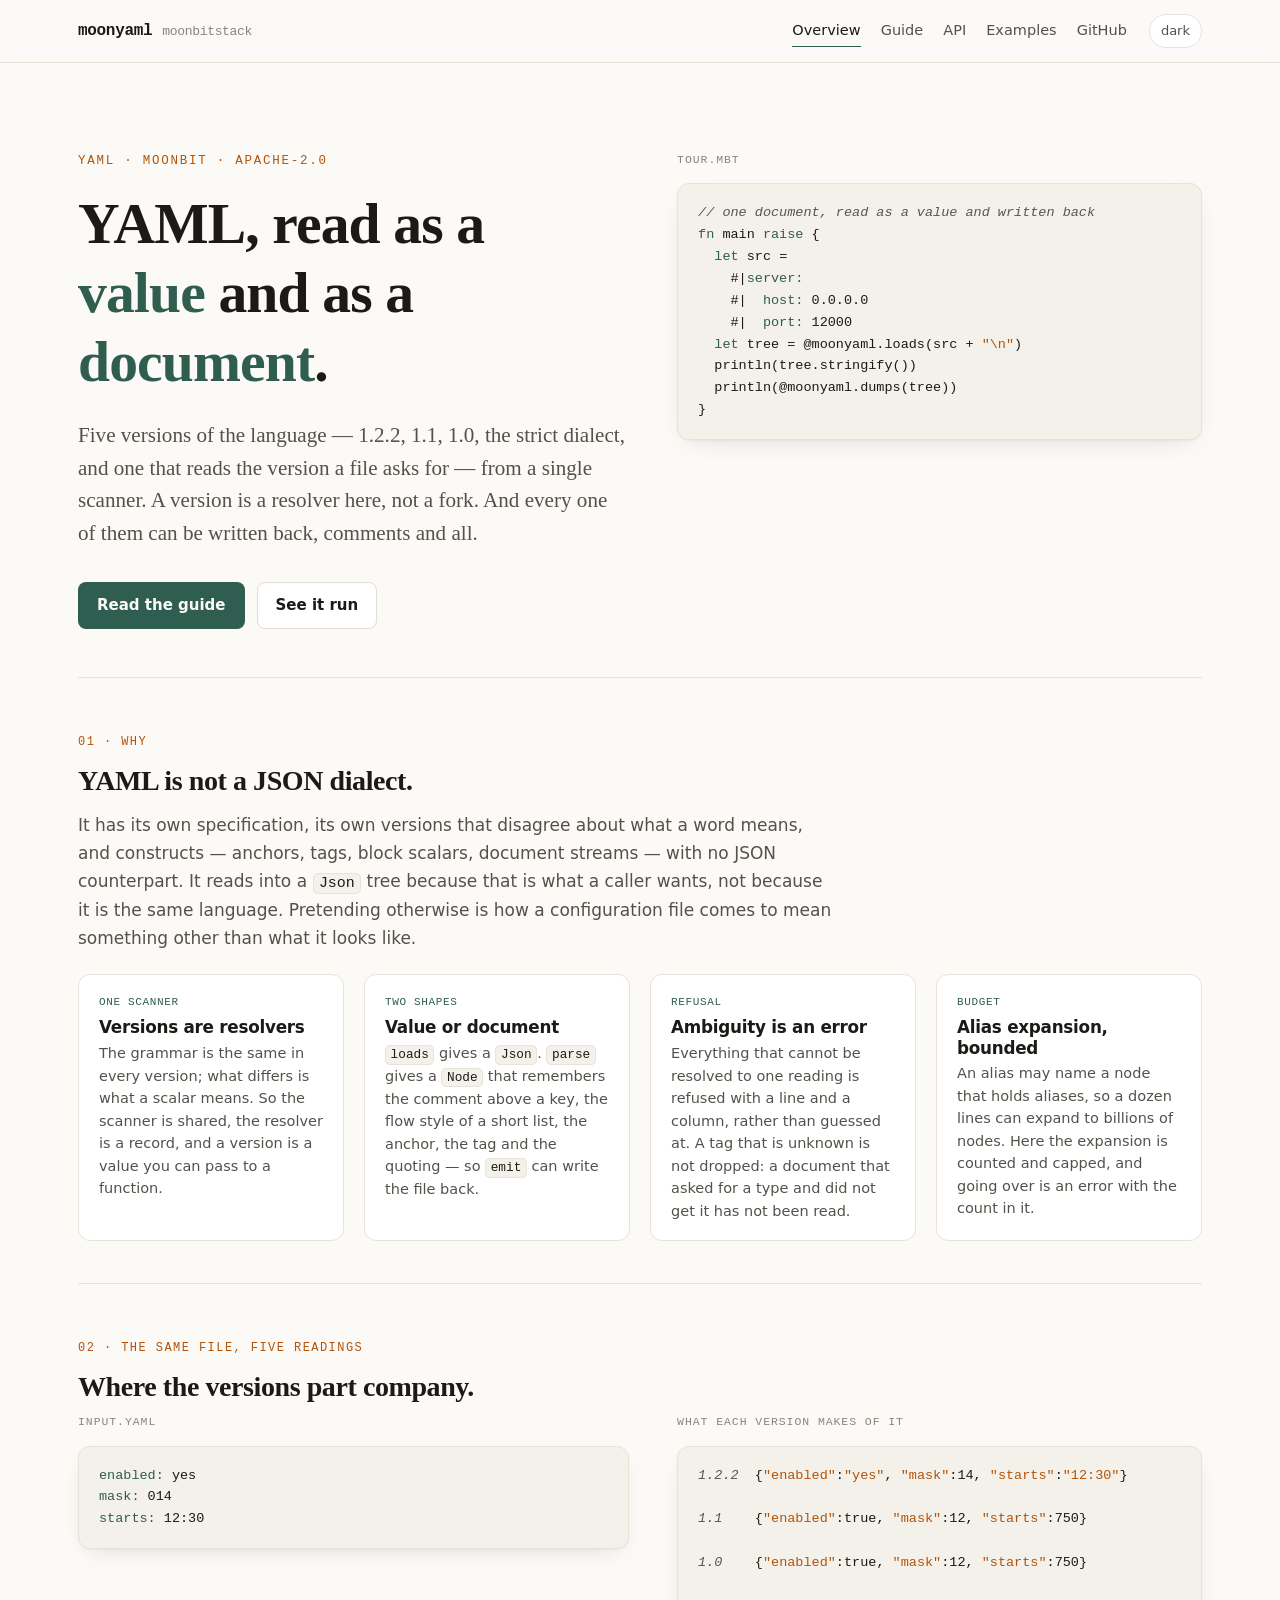
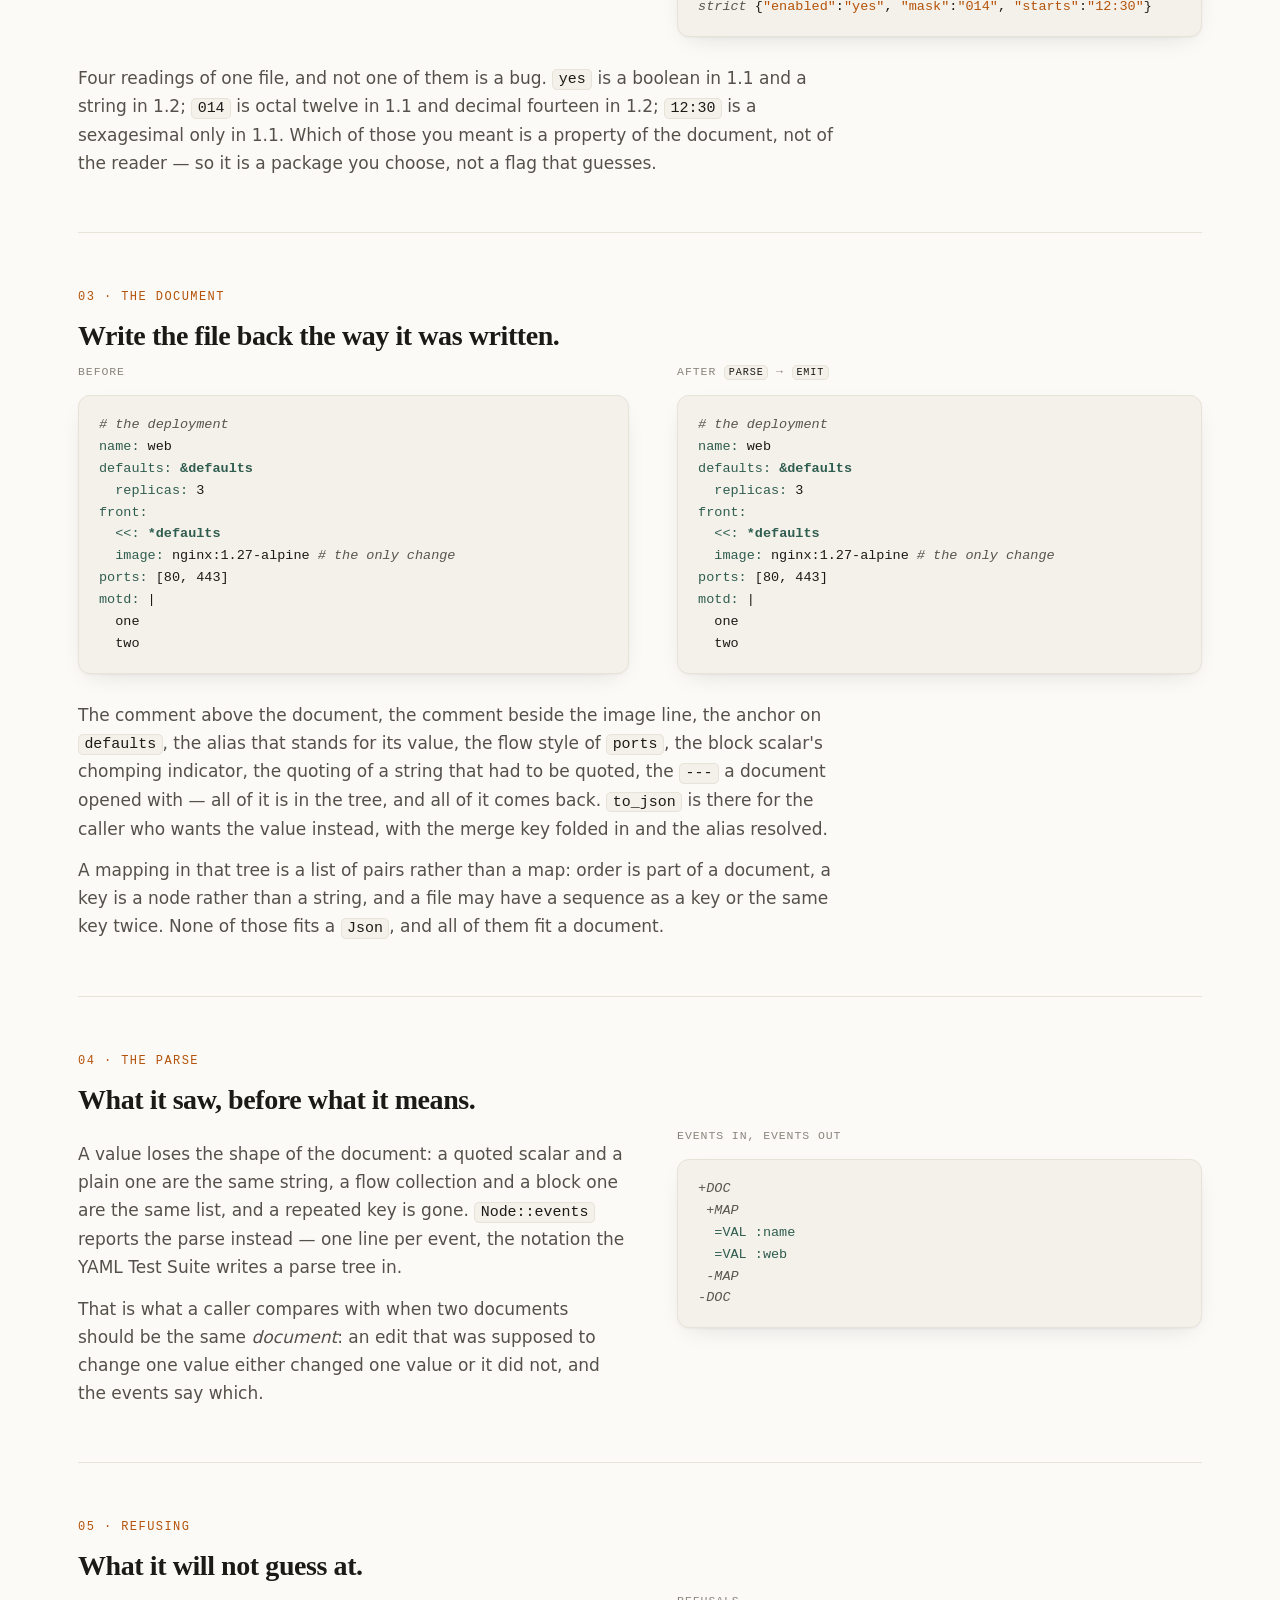
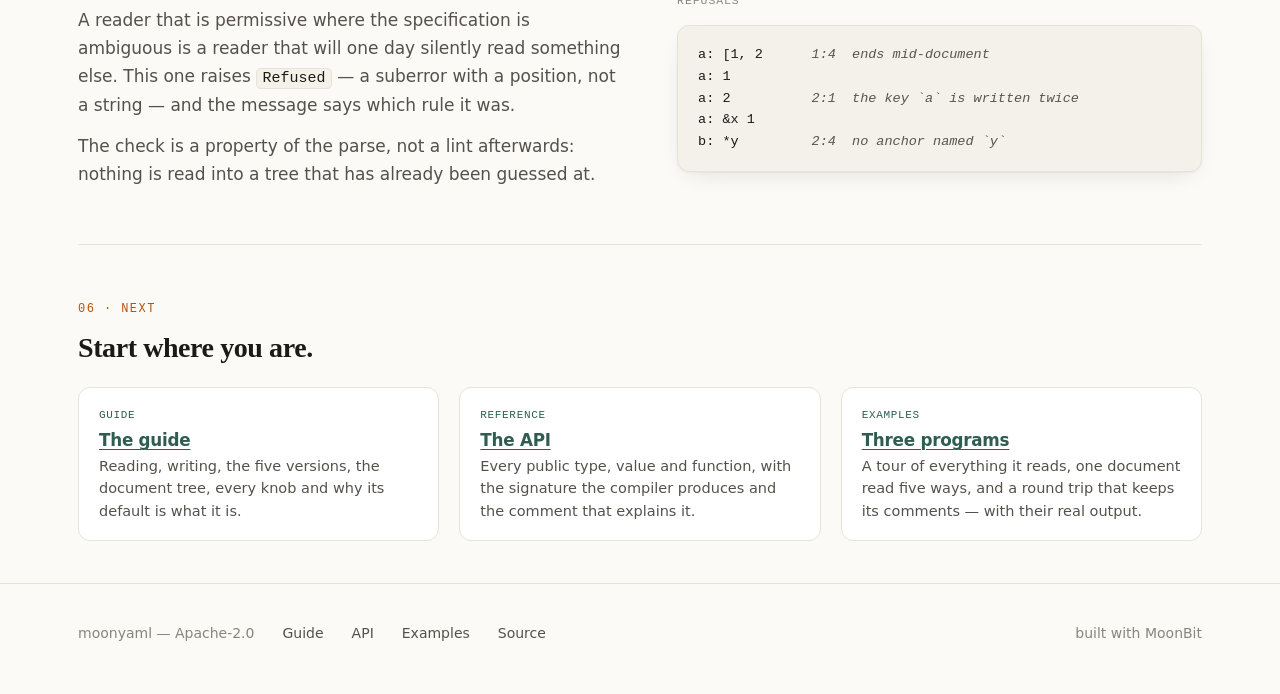
==== commit a679c84f: "docs(moonyaml): the guide and the home page run their examples. The guide's blocks were fragments: `" ====
--- a/docs/index.html
+++ b/docs/index.html
@@ -9,6 +9,7 @@
       content="moonyaml reads and writes YAML 1.2.2, 1.1, 1.0 and the strict dialect in MoonBit, as a value or as a document that keeps its comments."
     />
     <link rel="stylesheet" href="style.css" />
+<script type="module" src="scrollbar.js"></script>
     <link rel="icon" href="data:image/svg+xml,<svg xmlns='http://www.w3.org/2000/svg' viewBox='0 0 100 100'><text y='.9em' font-size='90'>⛰</text></svg>" />
     <script>
       // Set before the first paint, so the page never flashes the other theme.
@@ -57,18 +58,16 @@
         <figure class="figure">
           <figcaption>tour.mbt</figcaption>
           <button class="copy" type="button">copy</button>
-          <pre><code><span class="c">// one document, read four ways</span>
-<span class="k">let</span> config = @moonyaml.loads(
-  #|<span class="k">server:</span>
-  #|  <span class="k">host:</span> 0.0.0.0
-  #|  <span class="k">port:</span> <span class="n">12000</span>
-  #|<span class="k">limits:</span> <span class="a">&amp;shared</span> { <span class="k">files:</span> <span class="n">1000</span> }
-  #|<span class="k">upload:</span> <span class="a">*shared</span>
-)
-
-@moonyaml.dumps(config)     <span class="c">// back to YAML</span>
-@moonyaml.loads_all(text)   <span class="c">// every document</span>
-@moonyaml.parse_all(text)   <span class="c">// comments kept</span></code></pre>
+          <pre><code><span class="c">// one document, read as a value and written back</span>
+<span class="k">fn</span> main <span class="k">raise</span> {
+  <span class="k">let</span> src =
+    #|<span class="k">server:</span>
+    #|  <span class="k">host:</span> 0.0.0.0
+    #|  <span class="k">port:</span> <span class="n">12000</span>
+  <span class="k">let</span> tree = @moonyaml.loads(src + <span class="s">"\n"</span>)
+  println(tree.stringify())
+  println(@moonyaml.dumps(tree))
+}</code></pre>
         </figure>
       </section>
 
@@ -239,14 +238,12 @@
           <figure class="figure">
             <figcaption>events in, events out</figcaption>
             <button class="copy" type="button">copy</button>
-            <pre><code><span class="c">+STR</span>
-<span class="c"> +DOC</span>
-<span class="c">  +MAP</span>
-<span class="k">   =VAL :name</span>
-<span class="k">   =VAL :web</span>
-<span class="c">  -MAP</span>
-<span class="c"> -DOC</span>
-<span class="c">-STR</span></code></pre>
+            <pre><code><span class="c">+DOC</span>
+<span class="c"> +MAP</span>
+<span class="k">  =VAL :name</span>
+<span class="k">  =VAL :web</span>
+<span class="c"> -MAP</span>
+<span class="c">-DOC</span></code></pre>
           </figure>
         </div>
       </section>
--- a/docs/style.css
+++ b/docs/style.css
@@ -339,7 +339,7 @@
   margin: 1.6rem 0 0;
 }
 
-@media (max-width: 900px) {
+@media (width <= 900px) {
   .hero-split {
     /* minmax(0, …) rather than 1fr: a grid item's automatic minimum is the width
      * of the longest line of code inside it, which would push the page sideways. */
@@ -887,3 +887,15 @@
   text-overflow: ellipsis;
   white-space: nowrap;
 }
+
+/* The page scroll bar shows while the page moves or under the pointer and
+   hides a moment after; it keeps its place, so nothing shifts. */
+@supports selector(::-webkit-scrollbar) {
+  html:not(.scrolling)::-webkit-scrollbar-thumb { background: transparent; border-color: transparent; box-shadow: none; }
+}
+@supports not selector(::-webkit-scrollbar) {
+  html:not(.scrolling) { scrollbar-color: transparent transparent; }
+}
+
+/* Long identifiers in running text break rather than widen the page. */
+:where(p, li, td, dd, h1, h2, h3, h4) code { white-space: pre-wrap; overflow-wrap: anywhere; }
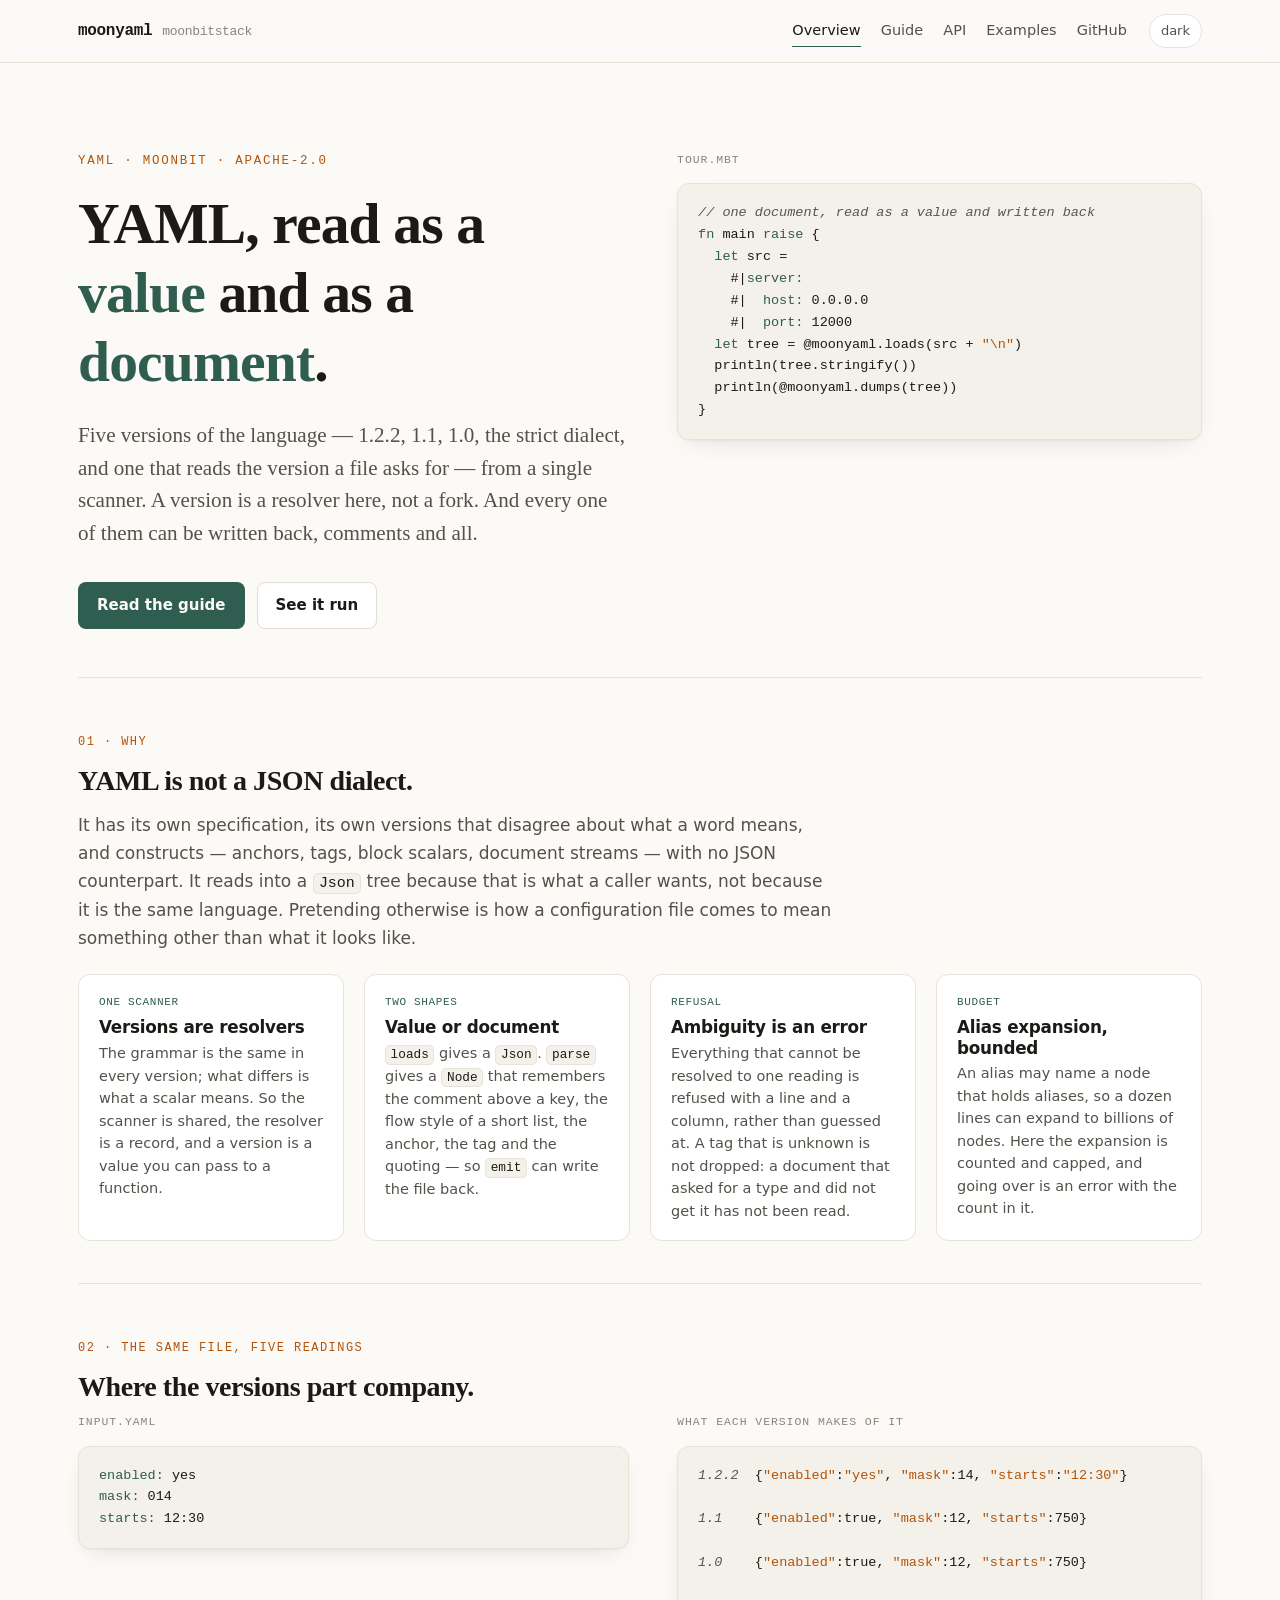
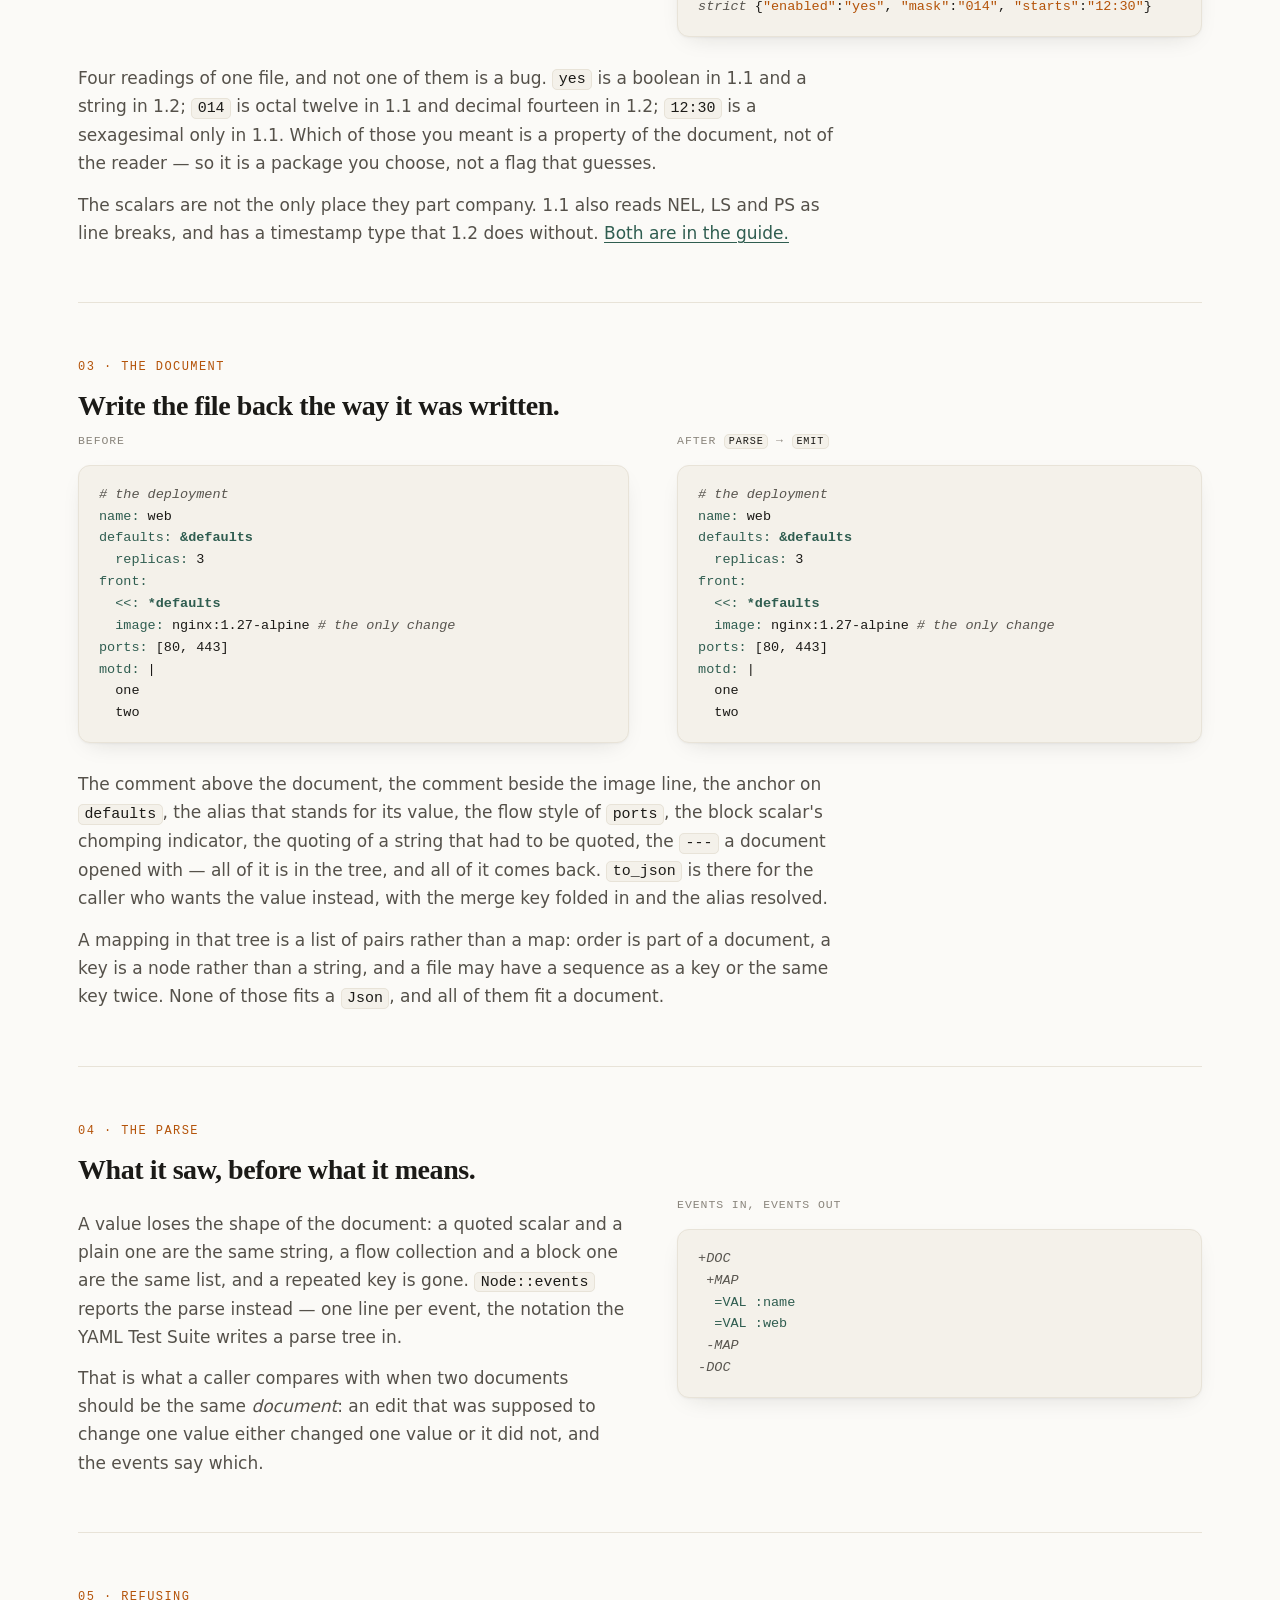
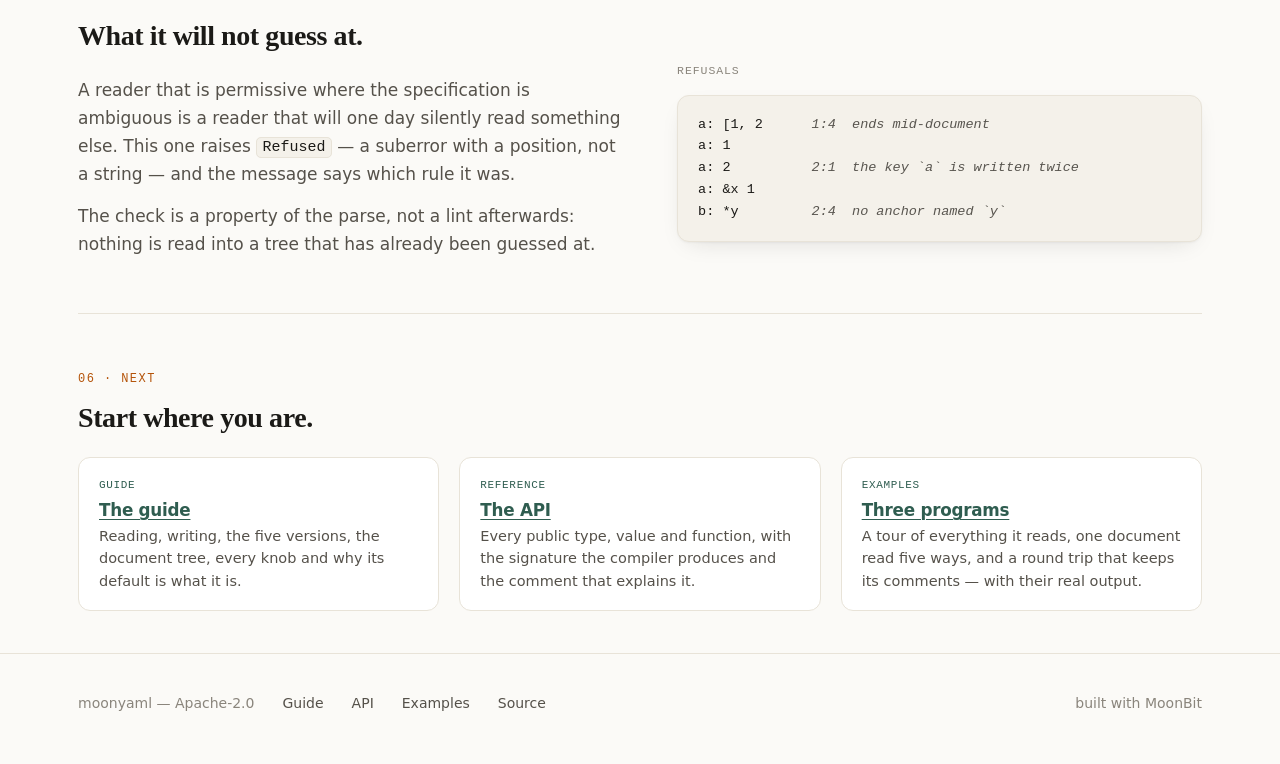
==== commit c19c6cf4: "docs(moonyaml): the line breaks and the timestamp in the guide and the api. Signed-off-by: Leo Cheng" ====
--- a/docs/index.html
+++ b/docs/index.html
@@ -159,6 +159,11 @@
             document, not of the reader — so it is a package you choose, not a
             flag that guesses.
           </p>
+          <p>
+            The scalars are not the only place they part company. 1.1 also reads
+            NEL, LS and PS as line breaks, and has a timestamp type that 1.2 does
+            without. <a href="docs.html#legacy">Both are in the guide.</a>
+          </p>
         </div>
       </section>
 
